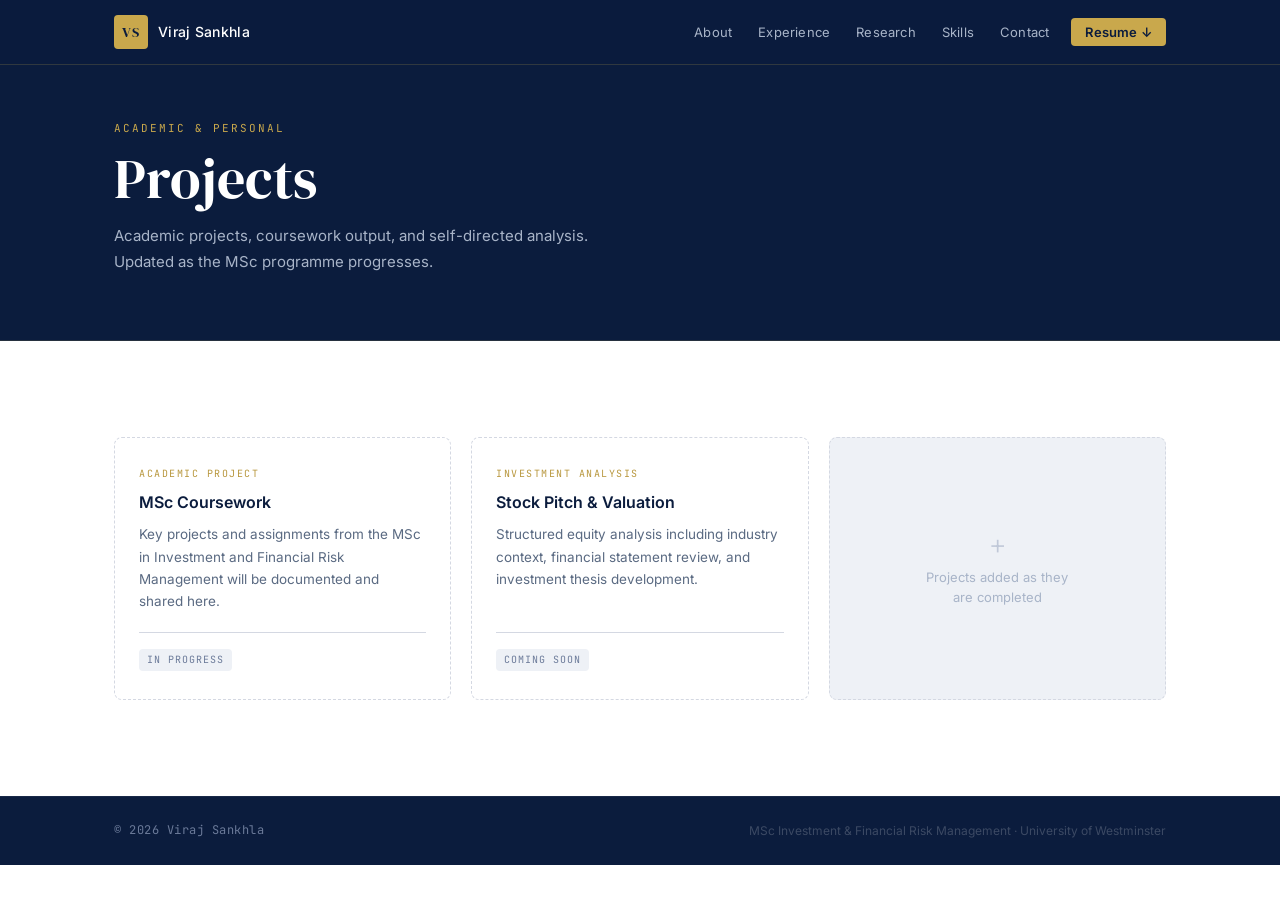
==== projects/index.html @ 0ae27949 "main" ====
<!DOCTYPE html>
<html lang="en">
<head>
  <meta charset="UTF-8" />
  <meta name="viewport" content="width=device-width, initial-scale=1.0" />
  <title>Projects | Viraj Sankhla</title>
  <link rel="preconnect" href="https://fonts.googleapis.com" />
  <link rel="preconnect" href="https://fonts.gstatic.com" crossorigin />
  <link href="https://fonts.googleapis.com/css2?family=DM+Serif+Display:ital@0;1&family=Inter:wght@300;400;500;600;700&family=JetBrains+Mono:wght@400;500&display=swap" rel="stylesheet" />
  <link rel="stylesheet" href="../style.css" />
  <style>
    .page-hero {
      background: var(--navy);
      padding: 120px 0 64px;
      border-bottom: 1px solid rgba(201,168,76,0.15);
    }
  </style>
</head>
<body>

  <header class="site-header">
    <nav class="navbar">
      <div class="nav-logo">
        <span class="nav-monogram">VS</span>
        <span class="nav-name">Viraj Sankhla</span>
      </div>
      <button class="nav-toggle" id="navToggle" aria-label="Toggle menu">
        <span></span><span></span><span></span>
      </button>
      <ul class="nav-links" id="navLinks">
        <li><a href="../index.html#about">About</a></li>
        <li><a href="../index.html#experience">Experience</a></li>
        <li><a href="../research/index.html">Research</a></li>
        <li><a href="../index.html#skills">Skills</a></li>
        <li><a href="../index.html#contact">Contact</a></li>
        <li><a href="../assets/resume.pdf" class="nav-cta" target="_blank" rel="noopener">Resume &darr;</a></li>
      </ul>
    </nav>
  </header>

  <main>
    <div class="page-hero">
      <div class="container">
        <span class="section-label mono" style="color: var(--gold);">Academic &amp; Personal</span>
        <h1 style="font-family: var(--font-serif); font-size: clamp(36px,5vw,56px); color: var(--white); font-weight:400; line-height:1.1; margin-top: 10px;">Projects</h1>
        <p style="margin-top: 14px; color: var(--slate-light); max-width: 520px; line-height:1.75; font-size:15px;">
          Academic projects, coursework output, and self-directed analysis. Updated as the MSc programme progresses.
        </p>
      </div>
    </div>

    <div class="section">
      <div class="container">
        <div class="research-grid">

          <div class="research-card research-card--placeholder">
            <div class="rc-type mono">Academic Project</div>
            <div class="rc-title">MSc Coursework</div>
            <p class="rc-desc">Key projects and assignments from the MSc in Investment and Financial Risk Management will be documented and shared here.</p>
            <div class="rc-footer">
              <span class="rc-status">In Progress</span>
            </div>
          </div>

          <div class="research-card research-card--placeholder">
            <div class="rc-type mono">Investment Analysis</div>
            <div class="rc-title">Stock Pitch &amp; Valuation</div>
            <p class="rc-desc">Structured equity analysis including industry context, financial statement review, and investment thesis development.</p>
            <div class="rc-footer">
              <span class="rc-status">Coming Soon</span>
            </div>
          </div>

          <div class="research-card research-card--add">
            <div class="rc-add-inner">
              <div class="rc-add-icon">+</div>
              <div class="rc-add-text">Projects added as they are completed</div>
            </div>
          </div>

        </div>
      </div>
    </div>
  </main>

  <footer class="site-footer">
    <div class="container">
      <div class="footer-inner">
        <span class="mono footer-copy">&copy; 2026 Viraj Sankhla</span>
        <span class="footer-note">MSc Investment &amp; Financial Risk Management &middot; University of Westminster</span>
      </div>
    </div>
  </footer>

  <script src="../script.js"></script>
</body>
</html>
---- style.css ----
/* =========================================================
   VIRAJ SANKHLA | PERSONAL FINANCE WEBSITE
   Design System: Navy / Gold / Slate
   ========================================================= */

/* --- TOKENS --- */
:root {
  --navy:          #0B1C3D;
  --navy-mid:      #122347;
  --navy-light:    #1A3060;
  --gold:          #C9A84C;
  --gold-muted:    #B8973E;
  --gold-pale:     #F0E8D4;
  --white:         #FFFFFF;
  --off-white:     #F7F8FA;
  --bg-alt:        #EEF1F6;
  --slate:         #6B7A99;
  --slate-light:   #A8B4C8;
  --slate-dark:    #3D4F6B;
  --border:        #D4D8E2;
  --border-dark:   #C0C8D8;
  --text:          #1A2640;
  --text-muted:    #5A6A82;

  --font-serif:    'DM Serif Display', Georgia, serif;
  --font-sans:     'Inter', system-ui, sans-serif;
  --font-mono:     'JetBrains Mono', 'Courier New', monospace;

  --radius-sm:     4px;
  --radius-md:     8px;
  --radius-lg:     12px;

  --transition:    0.2s ease;
  --shadow-sm:     0 1px 4px rgba(11,28,61,0.06);
  --shadow-md:     0 4px 16px rgba(11,28,61,0.10);
  --shadow-lg:     0 8px 32px rgba(11,28,61,0.14);
}

/* --- RESET & BASE --- */
*, *::before, *::after { box-sizing: border-box; margin: 0; padding: 0; }

html {
  scroll-behavior: smooth;
  scroll-padding-top: 72px;
}

body {
  font-family: var(--font-sans);
  color: var(--text);
  background: var(--white);
  font-size: 16px;
  line-height: 1.6;
  -webkit-font-smoothing: antialiased;
}

img { max-width: 100%; display: block; }
a { text-decoration: none; color: inherit; }
ul { list-style: none; }

.mono { font-family: var(--font-mono); }

.container {
  max-width: 1100px;
  margin: 0 auto;
  padding: 0 24px;
}

/* =========================================================
   NAVIGATION
   ========================================================= */
.site-header {
  position: fixed;
  top: 0; left: 0; right: 0;
  z-index: 1000;
  background: rgba(11, 28, 61, 0.97);
  backdrop-filter: blur(8px);
  border-bottom: 1px solid rgba(201, 168, 76, 0.2);
}

.navbar {
  max-width: 1100px;
  margin: 0 auto;
  padding: 0 24px;
  height: 64px;
  display: flex;
  align-items: center;
  justify-content: space-between;
}

.nav-logo {
  display: flex;
  align-items: center;
  gap: 10px;
  text-decoration: none;
}

.nav-monogram {
  width: 34px;
  height: 34px;
  background: var(--gold);
  color: var(--navy);
  border-radius: var(--radius-sm);
  font-family: var(--font-serif);
  font-size: 14px;
  display: flex;
  align-items: center;
  justify-content: center;
  letter-spacing: 1px;
  font-weight: 400;
  flex-shrink: 0;
}

.nav-name {
  color: var(--white);
  font-size: 14px;
  font-weight: 500;
  letter-spacing: 0.3px;
}

.nav-links {
  display: flex;
  align-items: center;
  gap: 2px;
}

.nav-links a {
  color: var(--slate-light);
  font-size: 13px;
  font-weight: 400;
  padding: 6px 12px;
  border-radius: var(--radius-sm);
  transition: color var(--transition), background var(--transition);
  letter-spacing: 0.2px;
}

.nav-links a:hover {
  color: var(--white);
  background: rgba(255,255,255,0.07);
}

.nav-links a.active {
  color: var(--gold);
}

.nav-cta {
  background: var(--gold) !important;
  color: var(--navy) !important;
  font-weight: 600 !important;
  padding: 6px 14px !important;
  margin-left: 8px;
  letter-spacing: 0.3px;
}

.nav-cta:hover {
  background: #dab84f !important;
}

.nav-toggle {
  display: none;
  flex-direction: column;
  gap: 5px;
  background: none;
  border: none;
  cursor: pointer;
  padding: 4px;
}

.nav-toggle span {
  display: block;
  width: 22px;
  height: 2px;
  background: var(--white);
  border-radius: 2px;
  transition: var(--transition);
}

/* =========================================================
   HERO
   ========================================================= */
.hero {
  background: var(--navy);
  min-height: 100vh;
  display: flex;
  flex-direction: column;
  justify-content: center;
  padding-top: 64px;
  position: relative;
  overflow: hidden;
}

.hero::before {
  content: '';
  position: absolute;
  top: -40%;
  right: -20%;
  width: 700px;
  height: 700px;
  background: radial-gradient(circle, rgba(201,168,76,0.06) 0%, transparent 70%);
  pointer-events: none;
}

.hero::after {
  content: '';
  position: absolute;
  bottom: 0; left: 0; right: 0;
  height: 1px;
  background: linear-gradient(90deg, transparent, rgba(201,168,76,0.4), transparent);
}

.hero-inner {
  padding-top: 80px;
  padding-bottom: 60px;
}

.hero-label {
  font-size: 11px;
  letter-spacing: 2.5px;
  text-transform: uppercase;
  color: var(--gold);
  margin-bottom: 24px;
  opacity: 0.9;
}

.hero-name {
  font-family: var(--font-serif);
  font-size: clamp(52px, 8vw, 92px);
  color: var(--white);
  line-height: 1.05;
  margin-bottom: 28px;
  font-weight: 400;
}

.hero-name em {
  font-style: italic;
  color: var(--gold);
}

.hero-thesis {
  font-size: 17px;
  color: var(--slate-light);
  max-width: 560px;
  line-height: 1.75;
  margin-bottom: 40px;
  font-weight: 300;
}

.hero-meta {
  display: flex;
  align-items: center;
  gap: 0;
  flex-wrap: wrap;
  margin-bottom: 40px;
  row-gap: 16px;
}

.meta-item {
  display: flex;
  flex-direction: column;
  gap: 4px;
  padding: 0 28px;
}

.meta-item:first-child { padding-left: 0; }

.meta-label {
  font-size: 10px;
  letter-spacing: 1.5px;
  text-transform: uppercase;
  color: var(--slate);
}

.meta-value {
  font-size: 14px;
  color: var(--white);
  font-weight: 400;
}

.meta-divider {
  width: 1px;
  height: 36px;
  background: rgba(255,255,255,0.12);
}

.hero-actions {
  display: flex;
  gap: 14px;
  flex-wrap: wrap;
}

/* Ticker */
.hero-ticker {
  border-top: 1px solid rgba(255,255,255,0.08);
  padding: 14px 0;
  overflow: hidden;
  white-space: nowrap;
}

.ticker-track {
  display: inline-flex;
  gap: 24px;
  animation: ticker 30s linear infinite;
  font-family: var(--font-mono);
  font-size: 10px;
  letter-spacing: 2px;
  color: rgba(201,168,76,0.45);
  text-transform: uppercase;
}

.ticker-track .dot {
  color: rgba(201,168,76,0.25);
  font-size: 6px;
  align-self: center;
}

@keyframes ticker {
  from { transform: translateX(0); }
  to   { transform: translateX(-50%); }
}

/* =========================================================
   BUTTONS
   ========================================================= */
.btn {
  display: inline-flex;
  align-items: center;
  gap: 8px;
  font-size: 14px;
  font-weight: 500;
  padding: 11px 24px;
  border-radius: var(--radius-sm);
  transition: all var(--transition);
  cursor: pointer;
  border: none;
  letter-spacing: 0.2px;
}

.btn-primary {
  background: var(--gold);
  color: var(--navy);
}
.btn-primary:hover {
  background: #dab84f;
  box-shadow: 0 4px 16px rgba(201,168,76,0.35);
}

.btn-outline {
  background: transparent;
  color: var(--white);
  border: 1px solid rgba(255,255,255,0.25);
}
.btn-outline:hover {
  border-color: var(--gold);
  color: var(--gold);
}

/* =========================================================
   EDUCATION STRIP
   ========================================================= */
.education-strip {
  background: var(--navy-light);
  padding: 40px 0;
  border-bottom: 1px solid rgba(201,168,76,0.15);
}

.edu-grid {
  display: grid;
  grid-template-columns: 1fr auto 1fr auto 1fr;
  align-items: center;
  gap: 0;
}

.edu-card {
  padding: 8px 0;
}

.edu-year {
  font-size: 11px;
  color: var(--gold);
  letter-spacing: 1px;
  margin-bottom: 6px;
}

.edu-degree {
  font-size: 14px;
  font-weight: 600;
  color: var(--white);
  line-height: 1.4;
  margin-bottom: 4px;
}

.edu-school {
  font-size: 12.5px;
  color: var(--slate-light);
}

.edu-divider {
  width: 1px;
  height: 56px;
  background: rgba(255,255,255,0.1);
  margin: 0 36px;
}

.cert-list {
  display: flex;
  flex-direction: column;
  gap: 6px;
  margin-top: 4px;
}

.cert-badge {
  font-size: 12px;
  color: var(--gold);
  background: rgba(201,168,76,0.1);
  border: 1px solid rgba(201,168,76,0.2);
  padding: 3px 10px;
  border-radius: var(--radius-sm);
  display: inline-block;
  width: fit-content;
}

/* =========================================================
   SECTIONS
   ========================================================= */
.section {
  padding: 96px 0;
}

.section--alt {
  background: var(--off-white);
}

.section--dark {
  background: var(--navy);
}

.section-header {
  margin-bottom: 56px;
}

.section-label {
  font-size: 11px;
  letter-spacing: 2px;
  text-transform: uppercase;
  color: var(--gold);
  display: block;
  margin-bottom: 10px;
}

.section-title {
  font-family: var(--font-serif);
  font-size: clamp(32px, 4vw, 44px);
  font-weight: 400;
  color: var(--navy);
  line-height: 1.15;
}

.section-sub {
  margin-top: 14px;
  color: var(--text-muted);
  max-width: 560px;
  font-size: 15px;
  line-height: 1.7;
}

/* =========================================================
   TIMELINE (EXPERIENCE)
   ========================================================= */
.timeline {
  display: flex;
  flex-direction: column;
  gap: 0;
  position: relative;
}

.timeline::before {
  content: '';
  position: absolute;
  left: 148px;
  top: 8px;
  bottom: 8px;
  width: 1px;
  background: var(--border);
}

.tl-item {
  display: grid;
  grid-template-columns: 148px 1fr;
  gap: 0 40px;
  position: relative;
  padding-bottom: 32px;
}

.tl-item:last-child { padding-bottom: 0; }

.tl-item::after {
  content: '';
  position: absolute;
  left: 143px;
  top: 22px;
  width: 11px;
  height: 11px;
  background: var(--white);
  border: 2px solid var(--gold);
  border-radius: 50%;
}

.tl-meta {
  padding-top: 20px;
  text-align: right;
  padding-right: 0;
}

.tl-date {
  font-size: 11px;
  color: var(--slate);
  display: block;
  margin-bottom: 4px;
  letter-spacing: 0.3px;
}

.tl-location {
  font-size: 11px;
  color: var(--slate-light);
}

.tl-card {
  background: var(--white);
  border: 1px solid var(--border);
  border-radius: var(--radius-md);
  padding: 20px 24px;
  box-shadow: var(--shadow-sm);
  transition: box-shadow var(--transition), border-color var(--transition);
}

.tl-card:hover {
  box-shadow: var(--shadow-md);
  border-color: var(--border-dark);
}

.tl-card-top {
  display: flex;
  justify-content: space-between;
  align-items: flex-start;
  margin-bottom: 12px;
  gap: 12px;
}

.tl-role {
  font-size: 16px;
  font-weight: 600;
  color: var(--navy);
  line-height: 1.3;
}

.tl-company {
  font-size: 13px;
  color: var(--slate);
  margin-top: 2px;
}

.tl-tag {
  font-family: var(--font-mono);
  font-size: 10px;
  letter-spacing: 1px;
  text-transform: uppercase;
  padding: 3px 9px;
  border-radius: var(--radius-sm);
  background: var(--gold-pale);
  color: var(--gold-muted);
  border: 1px solid rgba(201,168,76,0.25);
  flex-shrink: 0;
  margin-top: 2px;
}

.tl-tag--finance {
  background: rgba(16, 72, 144, 0.07);
  color: var(--navy-light);
  border-color: rgba(16,72,144,0.15);
}

.tl-tag--venture {
  background: rgba(60,130,80,0.07);
  color: #2d7a47;
  border-color: rgba(60,130,80,0.2);
}

.tl-bullets {
  display: flex;
  flex-direction: column;
  gap: 7px;
}

.tl-bullets li {
  font-size: 14px;
  color: var(--text-muted);
  padding-left: 16px;
  position: relative;
  line-height: 1.55;
}

.tl-bullets li::before {
  content: '';
  position: absolute;
  left: 0;
  top: 8px;
  width: 5px;
  height: 1px;
  background: var(--gold);
}

.tl-desc {
  font-size: 14px;
  color: var(--text-muted);
  line-height: 1.6;
}

/* =========================================================
   RESEARCH GRID
   ========================================================= */
.research-grid {
  display: grid;
  grid-template-columns: repeat(3, 1fr);
  gap: 20px;
}

.research-card {
  background: var(--white);
  border: 1px solid var(--border);
  border-radius: var(--radius-md);
  padding: 28px 24px;
  transition: all var(--transition);
  display: flex;
  flex-direction: column;
  min-height: 200px;
}

.research-card:hover {
  box-shadow: var(--shadow-md);
  border-color: var(--border-dark);
  transform: translateY(-2px);
}

.research-card--placeholder {
  border-style: dashed;
  border-color: var(--border);
  background: var(--white);
}

.research-card--placeholder:hover {
  border-style: solid;
  border-color: var(--gold);
  background: var(--white);
}

.research-card--add {
  border: 1px dashed var(--border);
  background: var(--bg-alt);
  display: flex;
  align-items: center;
  justify-content: center;
}

.rc-add-inner {
  text-align: center;
  color: var(--slate-light);
}

.rc-add-icon {
  font-size: 28px;
  font-weight: 300;
  line-height: 1;
  margin-bottom: 10px;
  color: var(--border-dark);
}

.rc-add-text {
  font-size: 13px;
  line-height: 1.5;
  max-width: 160px;
}

.rc-type {
  font-size: 10px;
  letter-spacing: 1.5px;
  text-transform: uppercase;
  color: var(--gold-muted);
  margin-bottom: 10px;
}

.rc-title {
  font-size: 16px;
  font-weight: 600;
  color: var(--navy);
  margin-bottom: 10px;
  line-height: 1.35;
}

.rc-desc {
  font-size: 13.5px;
  color: var(--text-muted);
  line-height: 1.65;
  flex: 1;
}

.rc-footer {
  margin-top: 20px;
  padding-top: 16px;
  border-top: 1px solid var(--border);
  display: flex;
  align-items: center;
  justify-content: space-between;
}

.rc-status {
  font-family: var(--font-mono);
  font-size: 10px;
  letter-spacing: 1px;
  text-transform: uppercase;
  color: var(--slate);
  background: var(--bg-alt);
  padding: 3px 8px;
  border-radius: var(--radius-sm);
}

/* =========================================================
   SKILLS
   ========================================================= */
.skills-grid {
  display: grid;
  grid-template-columns: repeat(2, 1fr);
  gap: 32px 48px;
}

.skill-group-title {
  font-size: 11px;
  letter-spacing: 1.5px;
  text-transform: uppercase;
  color: var(--slate);
  margin-bottom: 14px;
}

.skill-tags {
  display: flex;
  flex-wrap: wrap;
  gap: 8px;
}

.skill-tag {
  font-size: 13px;
  padding: 6px 14px;
  border-radius: 2px;
  border: 1px solid var(--border);
  color: var(--text-muted);
  background: var(--white);
  transition: all var(--transition);
}

.skill-tag:hover {
  border-color: var(--gold);
  color: var(--navy);
}

.skill-tag--primary {
  background: var(--navy);
  color: var(--white);
  border-color: var(--navy);
}

.skill-tag--primary:hover {
  background: var(--navy-light);
  border-color: var(--navy-light);
  color: var(--gold);
}

/* =========================================================
   CONTACT
   ========================================================= */
.contact-inner {
  display: grid;
  grid-template-columns: 1fr 1fr;
  gap: 80px;
  align-items: start;
}

.contact-links {
  display: flex;
  flex-direction: column;
  gap: 4px;
  padding-top: 8px;
}

.contact-link {
  display: grid;
  grid-template-columns: 80px 1fr 20px;
  align-items: center;
  gap: 16px;
  padding: 16px 20px;
  border-radius: var(--radius-md);
  border: 1px solid rgba(255,255,255,0.08);
  transition: all var(--transition);
}

.contact-link:hover {
  background: rgba(255,255,255,0.05);
  border-color: rgba(201,168,76,0.3);
}

.cl-label {
  font-size: 10px;
  letter-spacing: 1.5px;
  text-transform: uppercase;
  color: var(--gold-muted);
}

.cl-value {
  font-size: 14px;
  color: var(--slate-light);
}

.cl-arrow {
  color: var(--gold);
  font-size: 16px;
  text-align: right;
}

.contact-link:hover .cl-value {
  color: var(--white);
}

/* =========================================================
   FOOTER
   ========================================================= */
.site-footer {
  background: var(--navy);
  border-top: 1px solid rgba(255,255,255,0.06);
  padding: 24px 0;
}

.footer-inner {
  display: flex;
  justify-content: space-between;
  align-items: center;
  gap: 16px;
  flex-wrap: wrap;
}

.footer-copy {
  font-size: 12px;
  color: var(--slate);
  letter-spacing: 0.5px;
}

.footer-note {
  font-size: 12px;
  color: rgba(255,255,255,0.2);
}

/* =========================================================
   SCROLL ANIMATIONS
   ========================================================= */
.fade-in {
  opacity: 0;
  transform: translateY(20px);
  transition: opacity 0.5s ease, transform 0.5s ease;
}

.fade-in.visible {
  opacity: 1;
  transform: translateY(0);
}

/* =========================================================
   RESPONSIVE
   ========================================================= */
@media (max-width: 900px) {
  .research-grid {
    grid-template-columns: repeat(2, 1fr);
  }

  .edu-grid {
    grid-template-columns: 1fr;
    gap: 24px;
  }

  .edu-divider {
    display: none;
  }

  .contact-inner {
    grid-template-columns: 1fr;
    gap: 48px;
  }

  .timeline::before {
    left: 0;
  }

  .tl-item {
    grid-template-columns: 1fr;
    padding-left: 24px;
    padding-bottom: 28px;
  }

  .tl-item::after {
    left: -5px;
    top: 4px;
  }

  .tl-meta {
    text-align: left;
    padding-top: 0;
    margin-bottom: 10px;
  }

  .skills-grid {
    grid-template-columns: 1fr;
    gap: 28px;
  }
}

@media (max-width: 680px) {
  .nav-links {
    display: none;
    position: absolute;
    top: 64px;
    left: 0; right: 0;
    background: var(--navy);
    flex-direction: column;
    align-items: stretch;
    padding: 12px 0 16px;
    border-bottom: 1px solid rgba(255,255,255,0.08);
    gap: 0;
  }

  .nav-links.open {
    display: flex;
  }

  .nav-links a {
    padding: 12px 24px;
    font-size: 14px;
    border-radius: 0;
  }

  .nav-cta {
    margin: 8px 16px 0;
    border-radius: var(--radius-sm) !important;
    text-align: center;
  }

  .nav-toggle {
    display: flex;
  }

  .hero-name {
    font-size: 48px;
  }

  .hero-meta {
    flex-direction: column;
    align-items: flex-start;
    gap: 16px;
  }

  .meta-item {
    padding: 0;
  }

  .meta-divider {
    display: none;
  }

  .research-grid {
    grid-template-columns: 1fr;
  }

  .section {
    padding: 64px 0;
  }

  .contact-link {
    grid-template-columns: 64px 1fr 16px;
    gap: 12px;
  }
}

@media (max-width: 400px) {
  .hero-inner { padding-top: 48px; }
  .hero-name { font-size: 38px; }
  .container { padding: 0 16px; }
}

/* =========================================================
   REDUCED MOTION
   ========================================================= */
@media (prefers-reduced-motion: reduce) {
  .ticker-track { animation: none; }
  .fade-in { opacity: 1; transform: none; transition: none; }
  * { transition-duration: 0.01ms !important; }
}
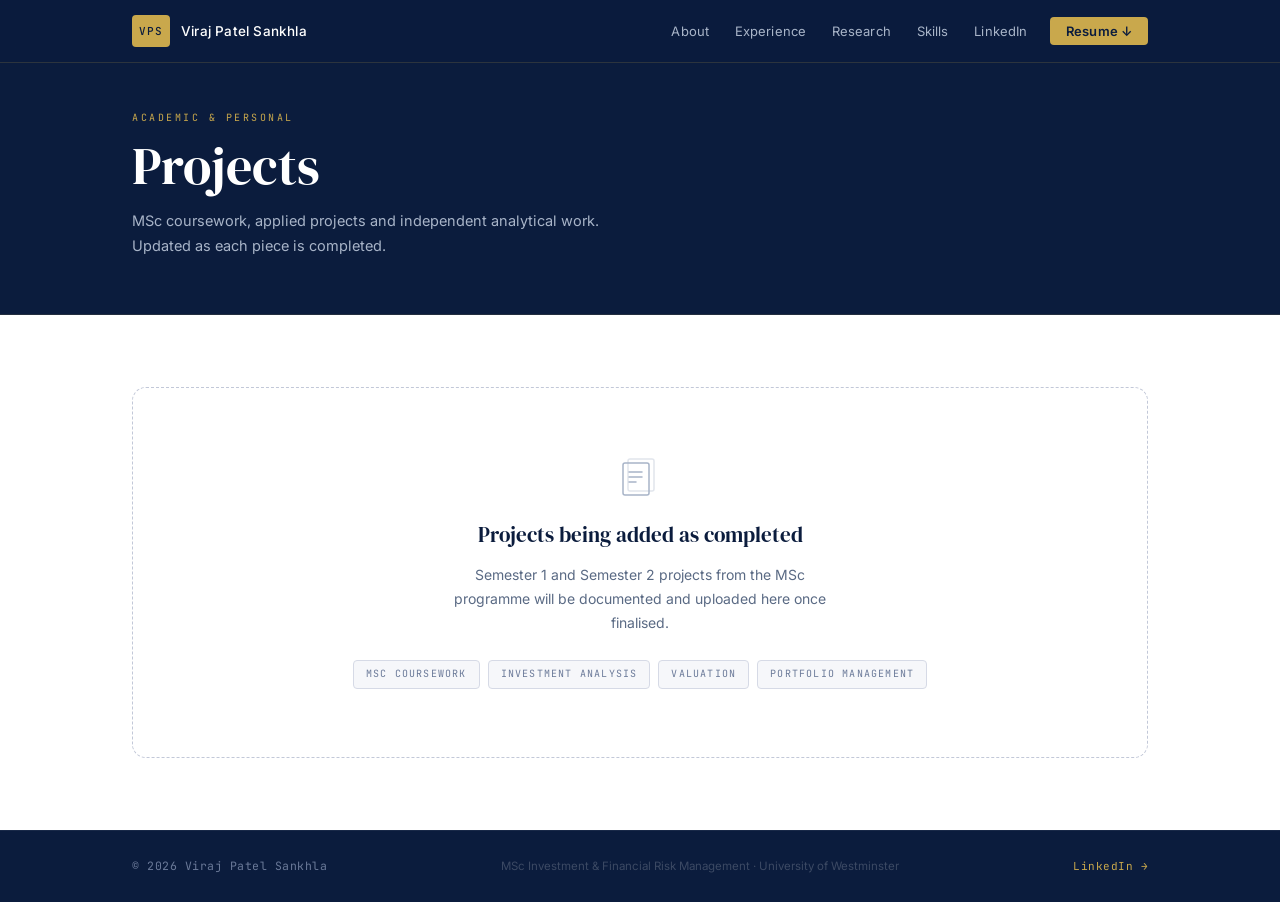
==== commit 4caf8a83: "." ====
--- a/projects/index.html
+++ b/projects/index.html
@@ -3,7 +3,7 @@
 <head>
   <meta charset="UTF-8" />
   <meta name="viewport" content="width=device-width, initial-scale=1.0" />
-  <title>Projects | Viraj Sankhla</title>
+  <title>Projects | Viraj Patel Sankhla</title>
   <link rel="preconnect" href="https://fonts.googleapis.com" />
   <link rel="preconnect" href="https://fonts.gstatic.com" crossorigin />
   <link href="https://fonts.googleapis.com/css2?family=DM+Serif+Display:ital@0;1&family=Inter:wght@300;400;500;600;700&family=JetBrains+Mono:wght@400;500&display=swap" rel="stylesheet" />
@@ -11,9 +11,25 @@
   <style>
     .page-hero {
       background: var(--navy);
-      padding: 120px 0 64px;
-      border-bottom: 1px solid rgba(201,168,76,0.15);
+      padding: 110px 0 56px;
+      border-bottom: 1px solid rgba(201,168,76,0.12);
     }
+    .page-title {
+      font-family: var(--serif);
+      font-size: clamp(34px,5vw,52px);
+      color: var(--white);
+      font-weight: 400;
+      line-height: 1.1;
+      margin-top: 10px;
+    }
+    .page-sub {
+      margin-top: 14px;
+      color: var(--slate-lt);
+      font-size: 14.5px;
+      line-height: 1.75;
+      max-width: 500px;
+    }
+    .page-content { padding: 72px 0; }
   </style>
 </head>
 <body>
@@ -21,8 +37,8 @@
   <header class="site-header">
     <nav class="navbar">
       <div class="nav-logo">
-        <span class="nav-monogram">VS</span>
-        <span class="nav-name">Viraj Sankhla</span>
+        <span class="nav-monogram">VPS</span>
+        <span class="nav-name">Viraj Patel Sankhla</span>
       </div>
       <button class="nav-toggle" id="navToggle" aria-label="Toggle menu">
         <span></span><span></span><span></span>
@@ -32,7 +48,7 @@
         <li><a href="../index.html#experience">Experience</a></li>
         <li><a href="../research/index.html">Research</a></li>
         <li><a href="../index.html#skills">Skills</a></li>
-        <li><a href="../index.html#contact">Contact</a></li>
+        <li><a href="https://www.linkedin.com/in/s-viraj-patel/" class="nav-linkedin" target="_blank" rel="noopener">LinkedIn</a></li>
         <li><a href="../assets/resume.pdf" class="nav-cta" target="_blank" rel="noopener">Resume &darr;</a></li>
       </ul>
     </nav>
@@ -41,43 +57,32 @@
   <main>
     <div class="page-hero">
       <div class="container">
-        <span class="section-label mono" style="color: var(--gold);">Academic &amp; Personal</span>
-        <h1 style="font-family: var(--font-serif); font-size: clamp(36px,5vw,56px); color: var(--white); font-weight:400; line-height:1.1; margin-top: 10px;">Projects</h1>
-        <p style="margin-top: 14px; color: var(--slate-light); max-width: 520px; line-height:1.75; font-size:15px;">
-          Academic projects, coursework output, and self-directed analysis. Updated as the MSc programme progresses.
-        </p>
+        <span class="section-label mono">Academic &amp; Personal</span>
+        <h1 class="page-title">Projects</h1>
+        <p class="page-sub">MSc coursework, applied projects and independent analytical work. Updated as each piece is completed.</p>
       </div>
     </div>
 
-    <div class="section">
+    <div class="page-content">
       <div class="container">
-        <div class="research-grid">
-
-          <div class="research-card research-card--placeholder">
-            <div class="rc-type mono">Academic Project</div>
-            <div class="rc-title">MSc Coursework</div>
-            <p class="rc-desc">Key projects and assignments from the MSc in Investment and Financial Risk Management will be documented and shared here.</p>
-            <div class="rc-footer">
-              <span class="rc-status">In Progress</span>
-            </div>
+        <div class="research-empty">
+          <div class="empty-icon">
+            <svg width="44" height="44" viewBox="0 0 44 44" fill="none" xmlns="http://www.w3.org/2000/svg">
+              <rect x="5" y="7" width="26" height="32" rx="2" stroke="currentColor" stroke-width="1.5" fill="none"/>
+              <rect x="10" y="3" width="26" height="32" rx="2" stroke="currentColor" stroke-width="1.5" fill="none" opacity="0.35"/>
+              <line x1="11" y1="16" x2="24" y2="16" stroke="currentColor" stroke-width="1.5" stroke-linecap="round"/>
+              <line x1="11" y1="21" x2="24" y2="21" stroke="currentColor" stroke-width="1.5" stroke-linecap="round"/>
+              <line x1="11" y1="26" x2="18" y2="26" stroke="currentColor" stroke-width="1.5" stroke-linecap="round"/>
+            </svg>
           </div>
-
-          <div class="research-card research-card--placeholder">
-            <div class="rc-type mono">Investment Analysis</div>
-            <div class="rc-title">Stock Pitch &amp; Valuation</div>
-            <p class="rc-desc">Structured equity analysis including industry context, financial statement review, and investment thesis development.</p>
-            <div class="rc-footer">
-              <span class="rc-status">Coming Soon</span>
-            </div>
+          <h3 class="empty-title">Projects being added as completed</h3>
+          <p class="empty-text">Semester 1 and Semester 2 projects from the MSc programme will be documented and uploaded here once finalised.</p>
+          <div class="empty-tags">
+            <span class="empty-tag">MSc Coursework</span>
+            <span class="empty-tag">Investment Analysis</span>
+            <span class="empty-tag">Valuation</span>
+            <span class="empty-tag">Portfolio Management</span>
           </div>
-
-          <div class="research-card research-card--add">
-            <div class="rc-add-inner">
-              <div class="rc-add-icon">+</div>
-              <div class="rc-add-text">Projects added as they are completed</div>
-            </div>
-          </div>
-
         </div>
       </div>
     </div>
@@ -86,8 +91,9 @@
   <footer class="site-footer">
     <div class="container">
       <div class="footer-inner">
-        <span class="mono footer-copy">&copy; 2026 Viraj Sankhla</span>
+        <span class="footer-copy mono">&copy; 2026 Viraj Patel Sankhla</span>
         <span class="footer-note">MSc Investment &amp; Financial Risk Management &middot; University of Westminster</span>
+        <a href="https://www.linkedin.com/in/s-viraj-patel/" class="footer-linkedin" target="_blank" rel="noopener">LinkedIn &rarr;</a>
       </div>
     </div>
   </footer>
--- a/style.css
+++ b/style.css
@@ -1,68 +1,61 @@
 /* =========================================================
-   VIRAJ SANKHLA | PERSONAL FINANCE WEBSITE
-   Design System: Navy / Gold / Slate
+   VIRAJ PATEL SANKHLA — style.css
+   Two breakpoints: desktop (768px+) | mobile (<768px)
    ========================================================= */
 
 /* --- TOKENS --- */
 :root {
-  --navy:          #0B1C3D;
-  --navy-mid:      #122347;
-  --navy-light:    #1A3060;
-  --gold:          #C9A84C;
-  --gold-muted:    #B8973E;
-  --gold-pale:     #F0E8D4;
-  --white:         #FFFFFF;
-  --off-white:     #F7F8FA;
-  --bg-alt:        #EEF1F6;
-  --slate:         #6B7A99;
-  --slate-light:   #A8B4C8;
-  --slate-dark:    #3D4F6B;
-  --border:        #D4D8E2;
-  --border-dark:   #C0C8D8;
-  --text:          #1A2640;
-  --text-muted:    #5A6A82;
-
-  --font-serif:    'DM Serif Display', Georgia, serif;
-  --font-sans:     'Inter', system-ui, sans-serif;
-  --font-mono:     'JetBrains Mono', 'Courier New', monospace;
-
-  --radius-sm:     4px;
-  --radius-md:     8px;
-  --radius-lg:     12px;
-
-  --transition:    0.2s ease;
-  --shadow-sm:     0 1px 4px rgba(11,28,61,0.06);
-  --shadow-md:     0 4px 16px rgba(11,28,61,0.10);
-  --shadow-lg:     0 8px 32px rgba(11,28,61,0.14);
-}
-
-/* --- RESET & BASE --- */
+  --navy:        #0B1C3D;
+  --navy-mid:    #132448;
+  --navy-light:  #1C3060;
+  --gold:        #C9A84C;
+  --gold-dim:    #A8893A;
+  --gold-pale:   #F5EDD8;
+  --gold-tint:   rgba(201,168,76,0.10);
+  --white:       #FFFFFF;
+  --off:         #F6F7FA;
+  --bg-alt:      #EFF1F6;
+  --slate:       #6B7A99;
+  --slate-lt:    #A8B4C8;
+  --border:      #D6DAE6;
+  --border-dk:   #C2C8D8;
+  --text:        #18263C;
+  --text-muted:  #5A6A84;
+
+  --serif:  'DM Serif Display', Georgia, serif;
+  --sans:   'Inter', system-ui, sans-serif;
+  --mono:   'JetBrains Mono', 'Courier New', monospace;
+
+  --r-sm:   4px;
+  --r-md:   8px;
+  --r-lg:   14px;
+
+  --shadow-sm: 0 1px 4px rgba(11,28,61,0.07);
+  --shadow-md: 0 4px 18px rgba(11,28,61,0.11);
+  --ease:      0.2s ease;
+}
+
+/* --- RESET --- */
 *, *::before, *::after { box-sizing: border-box; margin: 0; padding: 0; }
-
-html {
-  scroll-behavior: smooth;
-  scroll-padding-top: 72px;
-}
-
+html { scroll-behavior: smooth; scroll-padding-top: 68px; }
 body {
-  font-family: var(--font-sans);
+  font-family: var(--sans);
   color: var(--text);
   background: var(--white);
-  font-size: 16px;
-  line-height: 1.6;
+  font-size: 15px;
+  line-height: 1.65;
   -webkit-font-smoothing: antialiased;
 }
-
-img { max-width: 100%; display: block; }
 a { text-decoration: none; color: inherit; }
 ul { list-style: none; }
-
-.mono { font-family: var(--font-mono); }
+img { max-width: 100%; display: block; }
+
+.mono { font-family: var(--mono); }
 
 .container {
-  max-width: 1100px;
+  max-width: 1080px;
   margin: 0 auto;
-  padding: 0 24px;
+  padding: 0 32px;
 }
 
 /* =========================================================
@@ -71,17 +64,17 @@
 .site-header {
   position: fixed;
   top: 0; left: 0; right: 0;
-  z-index: 1000;
-  background: rgba(11, 28, 61, 0.97);
-  backdrop-filter: blur(8px);
-  border-bottom: 1px solid rgba(201, 168, 76, 0.2);
+  z-index: 900;
+  background: rgba(11,28,61,0.97);
+  backdrop-filter: blur(10px);
+  border-bottom: 1px solid rgba(201,168,76,0.18);
 }
 
 .navbar {
-  max-width: 1100px;
+  max-width: 1080px;
   margin: 0 auto;
-  padding: 0 24px;
-  height: 64px;
+  padding: 0 32px;
+  height: 62px;
   display: flex;
   align-items: center;
   justify-content: space-between;
@@ -90,70 +83,62 @@
 .nav-logo {
   display: flex;
   align-items: center;
-  gap: 10px;
-  text-decoration: none;
+  gap: 11px;
 }
 
 .nav-monogram {
-  width: 34px;
-  height: 34px;
+  width: 38px;
+  height: 32px;
   background: var(--gold);
   color: var(--navy);
-  border-radius: var(--radius-sm);
-  font-family: var(--font-serif);
-  font-size: 14px;
+  border-radius: var(--r-sm);
+  font-family: var(--mono);
+  font-size: 11px;
+  font-weight: 500;
   display: flex;
   align-items: center;
   justify-content: center;
   letter-spacing: 1px;
-  font-weight: 400;
   flex-shrink: 0;
 }
 
 .nav-name {
   color: var(--white);
-  font-size: 14px;
+  font-size: 13.5px;
   font-weight: 500;
-  letter-spacing: 0.3px;
+  letter-spacing: 0.2px;
 }
 
 .nav-links {
   display: flex;
   align-items: center;
-  gap: 2px;
+  gap: 0;
 }
 
 .nav-links a {
-  color: var(--slate-light);
+  color: var(--slate-lt);
   font-size: 13px;
   font-weight: 400;
-  padding: 6px 12px;
-  border-radius: var(--radius-sm);
-  transition: color var(--transition), background var(--transition);
-  letter-spacing: 0.2px;
-}
-
-.nav-links a:hover {
-  color: var(--white);
-  background: rgba(255,255,255,0.07);
-}
-
-.nav-links a.active {
-  color: var(--gold);
-}
+  padding: 6px 13px;
+  border-radius: var(--r-sm);
+  transition: color var(--ease), background var(--ease);
+  letter-spacing: 0.1px;
+}
+
+.nav-links a:hover { color: var(--white); background: rgba(255,255,255,0.07); }
+.nav-links a.active { color: var(--gold); }
+
+.nav-linkedin { color: var(--slate-lt); }
+.nav-linkedin:hover { color: var(--white) !important; }
 
 .nav-cta {
   background: var(--gold) !important;
   color: var(--navy) !important;
   font-weight: 600 !important;
-  padding: 6px 14px !important;
-  margin-left: 8px;
-  letter-spacing: 0.3px;
-}
-
-.nav-cta:hover {
-  background: #dab84f !important;
-}
+  margin-left: 10px;
+  padding: 6px 16px !important;
+}
+.nav-cta:hover { background: #d9b850 !important; }
 
 .nav-toggle {
   display: none;
@@ -162,72 +147,74 @@
   background: none;
   border: none;
   cursor: pointer;
-  padding: 4px;
-}
-
+  padding: 6px;
+}
 .nav-toggle span {
   display: block;
   width: 22px;
   height: 2px;
   background: var(--white);
   border-radius: 2px;
-  transition: var(--transition);
-}
-
-/* =========================================================
-   HERO
+  transition: var(--ease);
+}
+
+/* =========================================================
+   HERO — split layout
    ========================================================= */
 .hero {
+  min-height: 100vh;
   background: var(--navy);
-  min-height: 100vh;
-  display: flex;
-  flex-direction: column;
-  justify-content: center;
-  padding-top: 64px;
+  display: grid;
+  grid-template-columns: 1fr 1.2fr;
+  align-items: center;
+  padding-top: 62px;
   position: relative;
   overflow: hidden;
 }
 
+/* subtle background texture */
 .hero::before {
   content: '';
   position: absolute;
-  top: -40%;
-  right: -20%;
-  width: 700px;
-  height: 700px;
-  background: radial-gradient(circle, rgba(201,168,76,0.06) 0%, transparent 70%);
+  inset: 0;
+  background:
+    radial-gradient(ellipse 60% 60% at 20% 50%, rgba(201,168,76,0.05) 0%, transparent 70%),
+    radial-gradient(ellipse 40% 80% at 90% 20%, rgba(28,48,96,0.6) 0%, transparent 70%);
   pointer-events: none;
 }
 
-.hero::after {
-  content: '';
-  position: absolute;
-  bottom: 0; left: 0; right: 0;
-  height: 1px;
-  background: linear-gradient(90deg, transparent, rgba(201,168,76,0.4), transparent);
-}
-
-.hero-inner {
-  padding-top: 80px;
-  padding-bottom: 60px;
+.hero-left {
+  padding: 80px 56px 80px 0;
+  padding-left: max(32px, calc((100vw - 1080px)/2 + 32px));
+  border-right: 1px solid rgba(255,255,255,0.08);
+  position: relative;
+  z-index: 1;
+}
+
+.hero-right {
+  padding: 80px 0 80px 56px;
+  padding-right: max(32px, calc((100vw - 1080px)/2 + 32px));
+  position: relative;
+  z-index: 1;
 }
 
 .hero-label {
-  font-size: 11px;
+  font-size: 10px;
   letter-spacing: 2.5px;
   text-transform: uppercase;
   color: var(--gold);
-  margin-bottom: 24px;
-  opacity: 0.9;
+  opacity: 0.85;
+  margin-bottom: 22px;
+  display: block;
 }
 
 .hero-name {
-  font-family: var(--font-serif);
-  font-size: clamp(52px, 8vw, 92px);
+  font-family: var(--serif);
+  font-size: clamp(52px, 7vw, 86px);
   color: var(--white);
-  line-height: 1.05;
-  margin-bottom: 28px;
+  line-height: 1.0;
   font-weight: 400;
+  margin-bottom: 40px;
 }
 
 .hero-name em {
@@ -235,80 +222,100 @@
   color: var(--gold);
 }
 
+.hero-actions {
+  display: flex;
+  gap: 12px;
+  flex-wrap: wrap;
+}
+
+/* hero right */
 .hero-thesis {
-  font-size: 17px;
-  color: var(--slate-light);
-  max-width: 560px;
-  line-height: 1.75;
+  font-size: 16px;
+  color: var(--slate-lt);
+  line-height: 1.8;
   margin-bottom: 40px;
   font-weight: 300;
-}
-
-.hero-meta {
-  display: flex;
-  align-items: center;
+  max-width: 440px;
+}
+
+.hero-stats {
+  display: grid;
+  grid-template-columns: repeat(3, 1fr);
   gap: 0;
-  flex-wrap: wrap;
-  margin-bottom: 40px;
-  row-gap: 16px;
-}
-
-.meta-item {
-  display: flex;
-  flex-direction: column;
-  gap: 4px;
-  padding: 0 28px;
-}
-
-.meta-item:first-child { padding-left: 0; }
-
-.meta-label {
-  font-size: 10px;
-  letter-spacing: 1.5px;
+  border: 1px solid rgba(255,255,255,0.1);
+  border-radius: var(--r-md);
+  overflow: hidden;
+  margin-bottom: 28px;
+}
+
+.stat-item {
+  padding: 18px 16px;
+  text-align: center;
+  border-right: 1px solid rgba(255,255,255,0.08);
+}
+.stat-item:last-child { border-right: none; }
+
+.stat-value {
+  display: block;
+  font-family: var(--serif);
+  font-size: 28px;
+  color: var(--gold);
+  line-height: 1;
+  margin-bottom: 6px;
+}
+
+.stat-label {
+  font-size: 9.5px;
+  letter-spacing: 1px;
   text-transform: uppercase;
   color: var(--slate);
-}
-
-.meta-value {
-  font-size: 14px;
-  color: var(--white);
-  font-weight: 400;
-}
-
-.meta-divider {
-  width: 1px;
-  height: 36px;
-  background: rgba(255,255,255,0.12);
-}
-
-.hero-actions {
-  display: flex;
-  gap: 14px;
+  display: block;
+}
+
+.hero-meta-row {
+  display: flex;
+  align-items: center;
+  gap: 10px;
   flex-wrap: wrap;
 }
 
-/* Ticker */
+.hmr-item {
+  font-size: 11px;
+  letter-spacing: 0.5px;
+  color: var(--slate-lt);
+}
+
+.hmr-sep {
+  color: rgba(255,255,255,0.2);
+  font-size: 12px;
+}
+
+/* =========================================================
+   TICKER
+   ========================================================= */
 .hero-ticker {
-  border-top: 1px solid rgba(255,255,255,0.08);
-  padding: 14px 0;
+  background: rgba(255,255,255,0.04);
+  border-top: 1px solid rgba(255,255,255,0.06);
+  border-bottom: 1px solid rgba(255,255,255,0.06);
+  padding: 12px 0;
   overflow: hidden;
   white-space: nowrap;
 }
 
 .ticker-track {
   display: inline-flex;
-  gap: 24px;
-  animation: ticker 30s linear infinite;
-  font-family: var(--font-mono);
-  font-size: 10px;
+  gap: 22px;
+  animation: ticker 36s linear infinite;
+  font-family: var(--mono);
+  font-size: 9.5px;
   letter-spacing: 2px;
-  color: rgba(201,168,76,0.45);
+  color: rgba(201,168,76,0.4);
   text-transform: uppercase;
 }
 
-.ticker-track .dot {
-  color: rgba(201,168,76,0.25);
-  font-size: 6px;
+.ticker-track .tdot {
+  color: rgba(201,168,76,0.18);
+  font-size: 5px;
   align-self: center;
 }
 
@@ -324,11 +331,11 @@
   display: inline-flex;
   align-items: center;
   gap: 8px;
-  font-size: 14px;
+  font-size: 13.5px;
   font-weight: 500;
-  padding: 11px 24px;
-  border-radius: var(--radius-sm);
-  transition: all var(--transition);
+  padding: 10px 22px;
+  border-radius: var(--r-sm);
+  transition: all var(--ease);
   cursor: pointer;
   border: none;
   letter-spacing: 0.2px;
@@ -339,14 +346,14 @@
   color: var(--navy);
 }
 .btn-primary:hover {
-  background: #dab84f;
-  box-shadow: 0 4px 16px rgba(201,168,76,0.35);
+  background: #d9b850;
+  box-shadow: 0 4px 16px rgba(201,168,76,0.3);
 }
 
 .btn-outline {
   background: transparent;
   color: var(--white);
-  border: 1px solid rgba(255,255,255,0.25);
+  border: 1px solid rgba(255,255,255,0.22);
 }
 .btn-outline:hover {
   border-color: var(--gold);
@@ -354,389 +361,354 @@
 }
 
 /* =========================================================
-   EDUCATION STRIP
-   ========================================================= */
-.education-strip {
-  background: var(--navy-light);
-  padding: 40px 0;
-  border-bottom: 1px solid rgba(201,168,76,0.15);
+   EDUCATION + CERTS
+   ========================================================= */
+.edu-section {
+  background: var(--navy-mid);
+  border-bottom: 1px solid rgba(201,168,76,0.12);
+  padding: 44px 0;
 }
 
 .edu-grid {
   display: grid;
-  grid-template-columns: 1fr auto 1fr auto 1fr;
-  align-items: center;
+  grid-template-columns: 1fr auto 1fr;
+  align-items: start;
   gap: 0;
 }
 
-.edu-card {
-  padding: 8px 0;
-}
-
-.edu-year {
-  font-size: 11px;
-  color: var(--gold);
-  letter-spacing: 1px;
-  margin-bottom: 6px;
-}
-
-.edu-degree {
-  font-size: 14px;
-  font-weight: 600;
-  color: var(--white);
-  line-height: 1.4;
-  margin-bottom: 4px;
-}
-
-.edu-school {
-  font-size: 12.5px;
-  color: var(--slate-light);
-}
-
-.edu-divider {
-  width: 1px;
-  height: 56px;
-  background: rgba(255,255,255,0.1);
-  margin: 0 36px;
-}
-
-.cert-list {
-  display: flex;
-  flex-direction: column;
-  gap: 6px;
-  margin-top: 4px;
-}
-
-.cert-badge {
-  font-size: 12px;
-  color: var(--gold);
-  background: rgba(201,168,76,0.1);
-  border: 1px solid rgba(201,168,76,0.2);
-  padding: 3px 10px;
-  border-radius: var(--radius-sm);
-  display: inline-block;
-  width: fit-content;
-}
-
-/* =========================================================
-   SECTIONS
-   ========================================================= */
-.section {
-  padding: 96px 0;
-}
-
-.section--alt {
-  background: var(--off-white);
-}
-
-.section--dark {
-  background: var(--navy);
-}
-
-.section-header {
-  margin-bottom: 56px;
-}
-
-.section-label {
-  font-size: 11px;
+.edu-block-label {
+  display: block;
+  font-size: 10px;
   letter-spacing: 2px;
   text-transform: uppercase;
   color: var(--gold);
+  opacity: 0.75;
+  margin-bottom: 18px;
+}
+
+.edu-entries {
+  display: flex;
+  flex-direction: column;
+  gap: 18px;
+}
+
+.edu-entry-year {
+  font-size: 10.5px;
+  color: var(--gold);
+  letter-spacing: 0.5px;
+  margin-bottom: 4px;
+  opacity: 0.8;
+}
+
+.edu-entry-degree {
+  font-size: 13.5px;
+  font-weight: 600;
+  color: var(--white);
+  line-height: 1.35;
+  margin-bottom: 3px;
+}
+
+.edu-entry-school {
+  font-size: 12px;
+  color: var(--slate-lt);
+}
+
+.edu-divider-v {
+  width: 1px;
+  background: rgba(255,255,255,0.09);
+  align-self: stretch;
+  margin: 0 44px;
+}
+
+.cert-rows {
+  display: flex;
+  flex-direction: column;
+  gap: 12px;
+}
+
+.cert-row {
+  display: flex;
+  align-items: center;
+  justify-content: space-between;
+  gap: 16px;
+  padding-bottom: 12px;
+  border-bottom: 1px solid rgba(255,255,255,0.07);
+}
+.cert-row:last-child { border-bottom: none; padding-bottom: 0; }
+
+.cert-name {
+  font-size: 13px;
+  color: var(--white);
+  font-weight: 400;
+}
+
+.cert-year {
+  font-size: 10.5px;
+  color: var(--gold);
+  opacity: 0.75;
+  flex-shrink: 0;
+}
+
+/* =========================================================
+   SECTION SHARED
+   ========================================================= */
+.section {
+  padding: 88px 0;
+}
+
+.section--alt {
+  background: var(--off);
+}
+
+.section-header {
+  margin-bottom: 52px;
+}
+
+.section-label {
   display: block;
+  font-size: 10px;
+  letter-spacing: 2.5px;
+  text-transform: uppercase;
+  color: var(--gold);
   margin-bottom: 10px;
 }
 
 .section-title {
-  font-family: var(--font-serif);
-  font-size: clamp(32px, 4vw, 44px);
+  font-family: var(--serif);
+  font-size: clamp(30px, 4vw, 42px);
   font-weight: 400;
   color: var(--navy);
-  line-height: 1.15;
+  line-height: 1.12;
 }
 
 .section-sub {
   margin-top: 14px;
   color: var(--text-muted);
-  max-width: 560px;
-  font-size: 15px;
-  line-height: 1.7;
-}
-
-/* =========================================================
-   TIMELINE (EXPERIENCE)
+  font-size: 14.5px;
+  line-height: 1.75;
+  max-width: 520px;
+}
+
+/* =========================================================
+   TIMELINE
    ========================================================= */
 .timeline {
   display: flex;
   flex-direction: column;
   gap: 0;
-  position: relative;
-}
-
-.timeline::before {
-  content: '';
-  position: absolute;
-  left: 148px;
-  top: 8px;
-  bottom: 8px;
-  width: 1px;
-  background: var(--border);
 }
 
 .tl-item {
   display: grid;
-  grid-template-columns: 148px 1fr;
-  gap: 0 40px;
-  position: relative;
-  padding-bottom: 32px;
+  grid-template-columns: 28px 1fr;
+  gap: 0 20px;
+  padding-bottom: 36px;
 }
 
 .tl-item:last-child { padding-bottom: 0; }
 
-.tl-item::after {
-  content: '';
-  position: absolute;
-  left: 143px;
-  top: 22px;
+/* left column: dot + vertical line */
+.tl-left {
+  display: flex;
+  flex-direction: column;
+  align-items: center;
+  padding-top: 4px;
+}
+
+.tl-dot {
   width: 11px;
   height: 11px;
+  border-radius: 50%;
   background: var(--white);
   border: 2px solid var(--gold);
-  border-radius: 50%;
-}
-
-.tl-meta {
-  padding-top: 20px;
-  text-align: right;
-  padding-right: 0;
+  flex-shrink: 0;
+  margin-top: 2px;
+  z-index: 1;
+}
+
+.tl-line {
+  width: 1px;
+  flex: 1;
+  background: var(--border);
+  margin-top: 6px;
+}
+
+/* right column */
+.tl-meta-row {
+  display: flex;
+  align-items: center;
+  justify-content: space-between;
+  margin-bottom: 10px;
+  gap: 12px;
 }
 
 .tl-date {
   font-size: 11px;
   color: var(--slate);
-  display: block;
-  margin-bottom: 4px;
   letter-spacing: 0.3px;
 }
 
-.tl-location {
-  font-size: 11px;
-  color: var(--slate-light);
+.tl-loc {
+  font-size: 10.5px;
+  color: var(--slate-lt);
 }
 
 .tl-card {
   background: var(--white);
   border: 1px solid var(--border);
-  border-radius: var(--radius-md);
-  padding: 20px 24px;
+  border-radius: var(--r-md);
+  padding: 20px 22px;
   box-shadow: var(--shadow-sm);
-  transition: box-shadow var(--transition), border-color var(--transition);
+  transition: box-shadow var(--ease), border-color var(--ease);
 }
 
 .tl-card:hover {
   box-shadow: var(--shadow-md);
-  border-color: var(--border-dark);
-}
-
-.tl-card-top {
-  display: flex;
+  border-color: var(--border-dk);
+}
+
+.tl-card-header {
+  display: flex;
+  align-items: flex-start;
   justify-content: space-between;
-  align-items: flex-start;
-  margin-bottom: 12px;
   gap: 12px;
+  margin-bottom: 14px;
 }
 
 .tl-role {
-  font-size: 16px;
+  font-size: 15.5px;
   font-weight: 600;
   color: var(--navy);
   line-height: 1.3;
 }
 
 .tl-company {
-  font-size: 13px;
+  font-size: 12.5px;
   color: var(--slate);
   margin-top: 2px;
 }
 
-.tl-tag {
-  font-family: var(--font-mono);
-  font-size: 10px;
+.tl-badge {
+  font-family: var(--mono);
+  font-size: 9.5px;
   letter-spacing: 1px;
   text-transform: uppercase;
   padding: 3px 9px;
-  border-radius: var(--radius-sm);
-  background: var(--gold-pale);
-  color: var(--gold-muted);
-  border: 1px solid rgba(201,168,76,0.25);
+  border-radius: var(--r-sm);
   flex-shrink: 0;
   margin-top: 2px;
 }
 
-.tl-tag--finance {
-  background: rgba(16, 72, 144, 0.07);
-  color: var(--navy-light);
-  border-color: rgba(16,72,144,0.15);
-}
-
-.tl-tag--venture {
-  background: rgba(60,130,80,0.07);
-  color: #2d7a47;
-  border-color: rgba(60,130,80,0.2);
-}
+.tl-badge--current   { background: rgba(201,168,76,0.12); color: var(--gold-dim); border: 1px solid rgba(201,168,76,0.25); }
+.tl-badge--consulting{ background: rgba(16,72,144,0.08);  color: #1a4fa0;         border: 1px solid rgba(16,72,144,0.18); }
+.tl-badge--finance   { background: rgba(16,100,150,0.08); color: #0d6080;         border: 1px solid rgba(16,100,150,0.18); }
+.tl-badge--venture   { background: rgba(40,120,70,0.08);  color: #247a42;         border: 1px solid rgba(40,120,70,0.18); }
 
 .tl-bullets {
   display: flex;
   flex-direction: column;
-  gap: 7px;
+  gap: 8px;
 }
 
 .tl-bullets li {
-  font-size: 14px;
+  font-size: 13.5px;
   color: var(--text-muted);
   padding-left: 16px;
   position: relative;
-  line-height: 1.55;
+  line-height: 1.6;
 }
 
 .tl-bullets li::before {
   content: '';
   position: absolute;
   left: 0;
-  top: 8px;
-  width: 5px;
+  top: 10px;
+  width: 6px;
   height: 1px;
   background: var(--gold);
 }
 
 .tl-desc {
-  font-size: 14px;
-  color: var(--text-muted);
-  line-height: 1.6;
-}
-
-/* =========================================================
-   RESEARCH GRID
-   ========================================================= */
-.research-grid {
-  display: grid;
-  grid-template-columns: repeat(3, 1fr);
-  gap: 20px;
-}
-
-.research-card {
-  background: var(--white);
-  border: 1px solid var(--border);
-  border-radius: var(--radius-md);
-  padding: 28px 24px;
-  transition: all var(--transition);
-  display: flex;
-  flex-direction: column;
-  min-height: 200px;
-}
-
-.research-card:hover {
-  box-shadow: var(--shadow-md);
-  border-color: var(--border-dark);
-  transform: translateY(-2px);
-}
-
-.research-card--placeholder {
-  border-style: dashed;
-  border-color: var(--border);
-  background: var(--white);
-}
-
-.research-card--placeholder:hover {
-  border-style: solid;
-  border-color: var(--gold);
-  background: var(--white);
-}
-
-.research-card--add {
-  border: 1px dashed var(--border);
-  background: var(--bg-alt);
-  display: flex;
-  align-items: center;
-  justify-content: center;
-}
-
-.rc-add-inner {
-  text-align: center;
-  color: var(--slate-light);
-}
-
-.rc-add-icon {
-  font-size: 28px;
-  font-weight: 300;
-  line-height: 1;
-  margin-bottom: 10px;
-  color: var(--border-dark);
-}
-
-.rc-add-text {
-  font-size: 13px;
-  line-height: 1.5;
-  max-width: 160px;
-}
-
-.rc-type {
-  font-size: 10px;
-  letter-spacing: 1.5px;
-  text-transform: uppercase;
-  color: var(--gold-muted);
-  margin-bottom: 10px;
-}
-
-.rc-title {
-  font-size: 16px;
-  font-weight: 600;
-  color: var(--navy);
-  margin-bottom: 10px;
-  line-height: 1.35;
-}
-
-.rc-desc {
   font-size: 13.5px;
   color: var(--text-muted);
   line-height: 1.65;
-  flex: 1;
-}
-
-.rc-footer {
-  margin-top: 20px;
-  padding-top: 16px;
-  border-top: 1px solid var(--border);
-  display: flex;
-  align-items: center;
-  justify-content: space-between;
-}
-
-.rc-status {
-  font-family: var(--font-mono);
+}
+
+/* =========================================================
+   RESEARCH EMPTY STATE
+   ========================================================= */
+.research-empty {
+  border: 1px dashed var(--border-dk);
+  border-radius: var(--r-lg);
+  padding: 68px 40px;
+  text-align: center;
+  background: var(--white);
+}
+
+.empty-icon {
+  color: var(--slate-lt);
+  display: flex;
+  justify-content: center;
+  margin-bottom: 18px;
+}
+
+.empty-title {
+  font-family: var(--serif);
+  font-size: 21px;
+  font-weight: 400;
+  color: var(--navy);
+  margin-bottom: 10px;
+}
+
+.empty-text {
+  font-size: 14px;
+  color: var(--text-muted);
+  max-width: 380px;
+  margin: 0 auto 26px;
+  line-height: 1.7;
+}
+
+.empty-tags {
+  display: flex;
+  gap: 8px;
+  justify-content: center;
+  flex-wrap: wrap;
+}
+
+.empty-tag {
+  font-family: var(--mono);
   font-size: 10px;
-  letter-spacing: 1px;
+  letter-spacing: 1.2px;
   text-transform: uppercase;
+  padding: 5px 12px;
+  border: 1px solid var(--border);
+  border-radius: var(--r-sm);
   color: var(--slate);
-  background: var(--bg-alt);
-  padding: 3px 8px;
-  border-radius: var(--radius-sm);
+  background: var(--off);
 }
 
 /* =========================================================
    SKILLS
    ========================================================= */
-.skills-grid {
+.skills-layout {
   display: grid;
-  grid-template-columns: repeat(2, 1fr);
-  gap: 32px 48px;
-}
-
-.skill-group-title {
-  font-size: 11px;
-  letter-spacing: 1.5px;
+  grid-template-columns: 1fr 1fr;
+  gap: 40px 64px;
+}
+
+.skill-col {
+  display: flex;
+  flex-direction: column;
+  gap: 36px;
+}
+
+.skill-group-label {
+  font-size: 10px;
+  letter-spacing: 2px;
   text-transform: uppercase;
   color: var(--slate);
   margin-bottom: 14px;
+  display: block;
 }
 
 .skill-tags {
@@ -745,86 +717,40 @@
   gap: 8px;
 }
 
-.skill-tag {
+.stag {
   font-size: 13px;
   padding: 6px 14px;
-  border-radius: 2px;
+  border-radius: var(--r-sm);
   border: 1px solid var(--border);
   color: var(--text-muted);
   background: var(--white);
-  transition: all var(--transition);
-}
-
-.skill-tag:hover {
-  border-color: var(--gold);
+  transition: all var(--ease);
+}
+
+.stag:hover {
+  border-color: var(--border-dk);
   color: var(--navy);
 }
 
-.skill-tag--primary {
+.stag--primary {
   background: var(--navy);
   color: var(--white);
   border-color: var(--navy);
 }
 
-.skill-tag--primary:hover {
+.stag--primary:hover {
   background: var(--navy-light);
   border-color: var(--navy-light);
-  color: var(--gold);
-}
-
-/* =========================================================
-   CONTACT
-   ========================================================= */
-.contact-inner {
-  display: grid;
-  grid-template-columns: 1fr 1fr;
-  gap: 80px;
-  align-items: start;
-}
-
-.contact-links {
-  display: flex;
-  flex-direction: column;
-  gap: 4px;
-  padding-top: 8px;
-}
-
-.contact-link {
-  display: grid;
-  grid-template-columns: 80px 1fr 20px;
-  align-items: center;
-  gap: 16px;
-  padding: 16px 20px;
-  border-radius: var(--radius-md);
-  border: 1px solid rgba(255,255,255,0.08);
-  transition: all var(--transition);
-}
-
-.contact-link:hover {
-  background: rgba(255,255,255,0.05);
-  border-color: rgba(201,168,76,0.3);
-}
-
-.cl-label {
-  font-size: 10px;
-  letter-spacing: 1.5px;
-  text-transform: uppercase;
-  color: var(--gold-muted);
-}
-
-.cl-value {
-  font-size: 14px;
-  color: var(--slate-light);
-}
-
-.cl-arrow {
-  color: var(--gold);
-  font-size: 16px;
-  text-align: right;
-}
-
-.contact-link:hover .cl-value {
-  color: var(--white);
+}
+
+.stag--accent {
+  background: var(--gold-tint);
+  color: var(--gold-dim);
+  border-color: rgba(201,168,76,0.25);
+}
+
+.stag--accent:hover {
+  background: rgba(201,168,76,0.16);
 }
 
 /* =========================================================
@@ -833,35 +759,45 @@
 .site-footer {
   background: var(--navy);
   border-top: 1px solid rgba(255,255,255,0.06);
-  padding: 24px 0;
+  padding: 26px 0;
 }
 
 .footer-inner {
   display: flex;
+  align-items: center;
   justify-content: space-between;
-  align-items: center;
   gap: 16px;
   flex-wrap: wrap;
 }
 
 .footer-copy {
-  font-size: 12px;
+  font-size: 11.5px;
   color: var(--slate);
   letter-spacing: 0.5px;
 }
 
 .footer-note {
-  font-size: 12px;
+  font-size: 11.5px;
   color: rgba(255,255,255,0.2);
 }
 
-/* =========================================================
-   SCROLL ANIMATIONS
+.footer-linkedin {
+  font-family: var(--mono);
+  font-size: 11px;
+  color: var(--gold);
+  letter-spacing: 0.5px;
+  transition: color var(--ease);
+}
+
+.footer-linkedin:hover { color: #d9b850; }
+
+/* =========================================================
+   SCROLL FADE-IN
    ========================================================= */
 .fade-in {
   opacity: 0;
-  transform: translateY(20px);
-  transition: opacity 0.5s ease, transform 0.5s ease;
+  transform: translateY(18px);
+  transition: opacity 0.45s ease, transform 0.45s ease;
 }
 
 .fade-in.visible {
@@ -870,124 +806,145 @@
 }
 
 /* =========================================================
-   RESPONSIVE
-   ========================================================= */
-@media (max-width: 900px) {
-  .research-grid {
-    grid-template-columns: repeat(2, 1fr);
-  }
-
-  .edu-grid {
-    grid-template-columns: 1fr;
-    gap: 24px;
-  }
-
-  .edu-divider {
-    display: none;
-  }
-
-  .contact-inner {
-    grid-template-columns: 1fr;
-    gap: 48px;
-  }
-
-  .timeline::before {
-    left: 0;
-  }
-
-  .tl-item {
-    grid-template-columns: 1fr;
-    padding-left: 24px;
-    padding-bottom: 28px;
-  }
-
-  .tl-item::after {
-    left: -5px;
-    top: 4px;
-  }
-
-  .tl-meta {
-    text-align: left;
-    padding-top: 0;
-    margin-bottom: 10px;
-  }
-
-  .skills-grid {
-    grid-template-columns: 1fr;
-    gap: 28px;
-  }
-}
-
-@media (max-width: 680px) {
+   RESPONSIVE — MOBILE (< 768px)
+   Desktop/laptop layout handles tablet at 768px+
+   ========================================================= */
+@media (max-width: 767px) {
+
+  .container { padding: 0 20px; }
+
+  /* nav */
+  .nav-name { display: none; }
+
   .nav-links {
     display: none;
     position: absolute;
-    top: 64px;
-    left: 0; right: 0;
+    top: 62px; left: 0; right: 0;
     background: var(--navy);
     flex-direction: column;
     align-items: stretch;
-    padding: 12px 0 16px;
-    border-bottom: 1px solid rgba(255,255,255,0.08);
+    padding: 8px 0 14px;
+    border-bottom: 1px solid rgba(255,255,255,0.07);
     gap: 0;
   }
 
-  .nav-links.open {
-    display: flex;
-  }
+  .nav-links.open { display: flex; }
 
   .nav-links a {
-    padding: 12px 24px;
+    padding: 13px 20px;
     font-size: 14px;
     border-radius: 0;
   }
 
   .nav-cta {
-    margin: 8px 16px 0;
-    border-radius: var(--radius-sm) !important;
+    margin: 10px 16px 0 !important;
+    border-radius: var(--r-sm) !important;
     text-align: center;
-  }
-
-  .nav-toggle {
-    display: flex;
+    display: block;
+  }
+
+  .nav-toggle { display: flex; }
+
+  /* hero: stack vertically */
+  .hero {
+    grid-template-columns: 1fr;
+    min-height: auto;
+    padding: 0;
+  }
+
+  .hero-left {
+    padding: 100px 20px 36px;
+    border-right: none;
+    border-bottom: 1px solid rgba(255,255,255,0.08);
+  }
+
+  .hero-right {
+    padding: 32px 20px 48px;
   }
 
   .hero-name {
-    font-size: 48px;
-  }
-
-  .hero-meta {
+    font-size: 52px;
+    margin-bottom: 28px;
+  }
+
+  .hero-thesis {
+    font-size: 14.5px;
+    max-width: 100%;
+    margin-bottom: 28px;
+  }
+
+  .hero-stats {
+    grid-template-columns: 1fr 1fr 1fr;
+  }
+
+  .stat-item { padding: 14px 10px; }
+  .stat-value { font-size: 22px; }
+  .stat-label { font-size: 8.5px; }
+
+  .hero-meta-row { gap: 6px; }
+  .hmr-sep { display: none; }
+  .hmr-item { display: block; margin-bottom: 2px; }
+
+  /* education */
+  .edu-section { padding: 36px 0; }
+
+  .edu-grid {
+    grid-template-columns: 1fr;
+  }
+
+  .edu-divider-v {
+    width: 100%;
+    height: 1px;
+    margin: 24px 0;
+    align-self: auto;
+  }
+
+  /* sections */
+  .section { padding: 60px 0; }
+  .section-header { margin-bottom: 36px; }
+
+  /* timeline: remove left col, full width cards */
+  .tl-item {
+    grid-template-columns: 1fr;
+    padding-bottom: 24px;
+  }
+
+  .tl-left { display: none; }
+
+  .tl-meta-row {
     flex-direction: column;
     align-items: flex-start;
-    gap: 16px;
-  }
-
-  .meta-item {
-    padding: 0;
-  }
-
-  .meta-divider {
-    display: none;
-  }
-
-  .research-grid {
+    gap: 3px;
+    margin-bottom: 8px;
+  }
+
+  .tl-right {
+    padding-left: 0;
+    border-left: 3px solid var(--border);
+    padding-left: 14px;
+  }
+
+  /* research */
+  .research-empty {
+    padding: 48px 24px;
+  }
+
+  /* skills */
+  .skills-layout {
     grid-template-columns: 1fr;
-  }
-
-  .section {
-    padding: 64px 0;
-  }
-
-  .contact-link {
-    grid-template-columns: 64px 1fr 16px;
-    gap: 12px;
-  }
-}
-
-@media (max-width: 400px) {
-  .hero-inner { padding-top: 48px; }
-  .hero-name { font-size: 38px; }
-  .container { padding: 0 16px; }
+    gap: 32px;
+  }
+
+  .skill-col { gap: 28px; }
+
+  /* footer */
+  .footer-inner {
+    flex-direction: column;
+    align-items: flex-start;
+    gap: 8px;
+  }
+
+  .footer-note { display: none; }
 }
 
 /* =========================================================
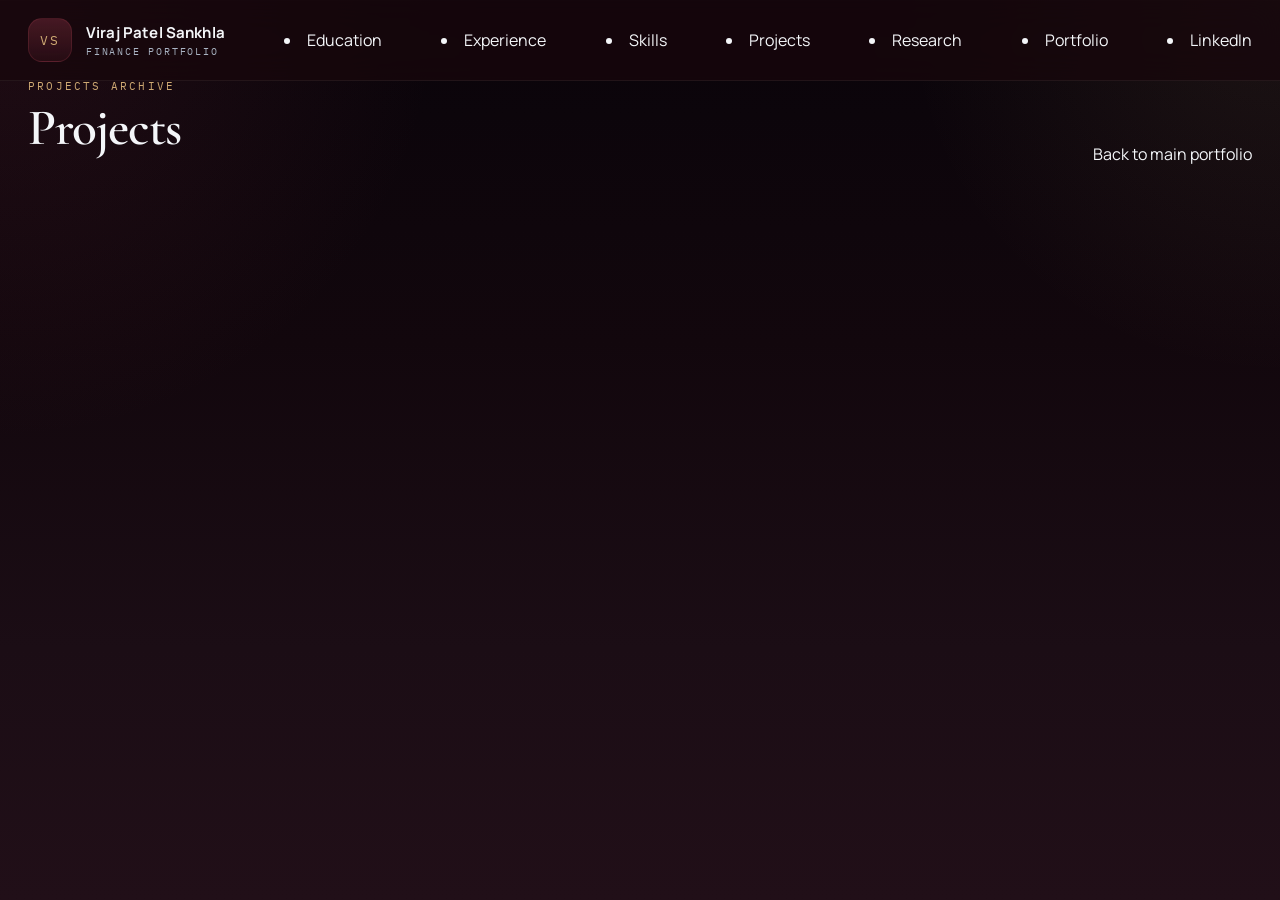
==== commit 0a446121: "latest changes done" ====
--- a/projects/index.html
+++ b/projects/index.html
@@ -1,102 +1,48 @@
-<!DOCTYPE html>
+<!doctype html>
 <html lang="en">
 <head>
   <meta charset="UTF-8" />
   <meta name="viewport" content="width=device-width, initial-scale=1.0" />
   <title>Projects | Viraj Patel Sankhla</title>
+  <meta name="description" content="Projects archive for Viraj Patel Sankhla's finance portfolio." />
   <link rel="preconnect" href="https://fonts.googleapis.com" />
   <link rel="preconnect" href="https://fonts.gstatic.com" crossorigin />
-  <link href="https://fonts.googleapis.com/css2?family=DM+Serif+Display:ital@0;1&family=Inter:wght@300;400;500;600;700&family=JetBrains+Mono:wght@400;500&display=swap" rel="stylesheet" />
+  <link href="https://fonts.googleapis.com/css2?family=Cormorant+Garamond:wght@400;500;600;700&family=IBM+Plex+Mono:wght@400;500&family=Manrope:wght@300;400;500;600;700;800&display=swap" rel="stylesheet" />
   <link rel="stylesheet" href="../style.css" />
-  <style>
-    .page-hero {
-      background: var(--navy);
-      padding: 110px 0 56px;
-      border-bottom: 1px solid rgba(201,168,76,0.12);
-    }
-    .page-title {
-      font-family: var(--serif);
-      font-size: clamp(34px,5vw,52px);
-      color: var(--white);
-      font-weight: 400;
-      line-height: 1.1;
-      margin-top: 10px;
-    }
-    .page-sub {
-      margin-top: 14px;
-      color: var(--slate-lt);
-      font-size: 14.5px;
-      line-height: 1.75;
-      max-width: 500px;
-    }
-    .page-content { padding: 72px 0; }
-  </style>
 </head>
 <body>
-
   <header class="site-header">
-    <nav class="navbar">
-      <div class="nav-logo">
-        <span class="nav-monogram">VPS</span>
-        <span class="nav-name">Viraj Patel Sankhla</span>
-      </div>
-      <button class="nav-toggle" id="navToggle" aria-label="Toggle menu">
-        <span></span><span></span><span></span>
-      </button>
-      <ul class="nav-links" id="navLinks">
-        <li><a href="../index.html#about">About</a></li>
+    <nav class="navbar container" aria-label="Primary">
+      <a class="brand" href="../index.html#home">
+        <span class="brand-mark" aria-hidden="true">VS</span>
+        <span class="brand-copy">
+          <span class="brand-name">Viraj Patel Sankhla</span>
+          <span class="brand-role mono">Finance Portfolio</span>
+        </span>
+        <li><a href="../index.html#education">Education</a></li>
         <li><a href="../index.html#experience">Experience</a></li>
-        <li><a href="../research/index.html">Research</a></li>
         <li><a href="../index.html#skills">Skills</a></li>
-        <li><a href="https://www.linkedin.com/in/s-viraj-patel/" class="nav-linkedin" target="_blank" rel="noopener">LinkedIn</a></li>
-        <li><a href="../assets/resume.pdf" class="nav-cta" target="_blank" rel="noopener">Resume &darr;</a></li>
+        <li><a href="index.html" class="active">Projects</a></li>
+        <li><a href="../index.html#research">Research</a></li>
+        <li><a href="../index.html#portfolio">Portfolio</a></li>
+        <li><a href="https://www.linkedin.com/in/s-viraj-patel/" target="_blank" rel="noopener">LinkedIn</a></li>
       </ul>
     </nav>
   </header>
 
   <main>
-    <div class="page-hero">
+    <section class="section section--ink" id="home">
       <div class="container">
-        <span class="section-label mono">Academic &amp; Personal</span>
-        <h1 class="page-title">Projects</h1>
-        <p class="page-sub">MSc coursework, applied projects and independent analytical work. Updated as each piece is completed.</p>
+        <header class="section-header section-header--split" data-reveal>
+          <div>
+            <p class="section-kicker mono">Projects archive</p>
+            <h1 class="section-title">Projects</h1>
+          </div>
+          <a class="section-link section-link--light" href="../index.html#projects">Back to main portfolio</a>
+        </header>
       </div>
-    </div>
-
-    <div class="page-content">
-      <div class="container">
-        <div class="research-empty">
-          <div class="empty-icon">
-            <svg width="44" height="44" viewBox="0 0 44 44" fill="none" xmlns="http://www.w3.org/2000/svg">
-              <rect x="5" y="7" width="26" height="32" rx="2" stroke="currentColor" stroke-width="1.5" fill="none"/>
-              <rect x="10" y="3" width="26" height="32" rx="2" stroke="currentColor" stroke-width="1.5" fill="none" opacity="0.35"/>
-              <line x1="11" y1="16" x2="24" y2="16" stroke="currentColor" stroke-width="1.5" stroke-linecap="round"/>
-              <line x1="11" y1="21" x2="24" y2="21" stroke="currentColor" stroke-width="1.5" stroke-linecap="round"/>
-              <line x1="11" y1="26" x2="18" y2="26" stroke="currentColor" stroke-width="1.5" stroke-linecap="round"/>
-            </svg>
-          </div>
-          <h3 class="empty-title">Projects being added as completed</h3>
-          <p class="empty-text">Semester 1 and Semester 2 projects from the MSc programme will be documented and uploaded here once finalised.</p>
-          <div class="empty-tags">
-            <span class="empty-tag">MSc Coursework</span>
-            <span class="empty-tag">Investment Analysis</span>
-            <span class="empty-tag">Valuation</span>
-            <span class="empty-tag">Portfolio Management</span>
-          </div>
-        </div>
-      </div>
-    </div>
+    </section>
   </main>
-
-  <footer class="site-footer">
-    <div class="container">
-      <div class="footer-inner">
-        <span class="footer-copy mono">&copy; 2026 Viraj Patel Sankhla</span>
-        <span class="footer-note">MSc Investment &amp; Financial Risk Management &middot; University of Westminster</span>
-        <a href="https://www.linkedin.com/in/s-viraj-patel/" class="footer-linkedin" target="_blank" rel="noopener">LinkedIn &rarr;</a>
-      </div>
-    </div>
-  </footer>
 
   <script src="../script.js"></script>
 </body>
--- a/style.css
+++ b/style.css
@@ -1,957 +1,1111 @@
-/* =========================================================
-   VIRAJ PATEL SANKHLA — style.css
-   Two breakpoints: desktop (768px+) | mobile (<768px)
-   ========================================================= */
-
-/* --- TOKENS --- */
 :root {
-  --navy:        #0B1C3D;
-  --navy-mid:    #132448;
-  --navy-light:  #1C3060;
-  --gold:        #C9A84C;
-  --gold-dim:    #A8893A;
-  --gold-pale:   #F5EDD8;
-  --gold-tint:   rgba(201,168,76,0.10);
-  --white:       #FFFFFF;
-  --off:         #F6F7FA;
-  --bg-alt:      #EFF1F6;
-  --slate:       #6B7A99;
-  --slate-lt:    #A8B4C8;
-  --border:      #D6DAE6;
-  --border-dk:   #C2C8D8;
-  --text:        #18263C;
-  --text-muted:  #5A6A84;
-
-  --serif:  'DM Serif Display', Georgia, serif;
-  --sans:   'Inter', system-ui, sans-serif;
-  --mono:   'JetBrains Mono', 'Courier New', monospace;
-
-  --r-sm:   4px;
-  --r-md:   8px;
-  --r-lg:   14px;
-
-  --shadow-sm: 0 1px 4px rgba(11,28,61,0.07);
-  --shadow-md: 0 4px 18px rgba(11,28,61,0.11);
-  --ease:      0.2s ease;
-}
-
-/* --- RESET --- */
-*, *::before, *::after { box-sizing: border-box; margin: 0; padding: 0; }
-html { scroll-behavior: smooth; scroll-padding-top: 68px; }
+  --bg: #09040a;
+  --bg-2: #16070f;
+  --surface: #181118;
+  --surface-2: #22131b;
+  --surface-3: #2b1721;
+  --line: rgba(255, 255, 255, 0.08);
+  --line-strong: rgba(255, 255, 255, 0.14);
+  --text: #f4f6f9;
+  --muted: #a9b3c2;
+  --muted-2: #7c8796;
+  --gold: #cfaa73;
+  --gold-soft: rgba(207, 170, 115, 0.14);
+  --blue: #b08a9a;
+  --blue-soft: rgba(176, 138, 154, 0.16);
+  --wine: #7f2f3f;
+  --wine-soft: rgba(127, 47, 63, 0.16);
+  --shadow: 0 22px 60px rgba(0, 0, 0, 0.45);
+  --shadow-soft: 0 14px 32px rgba(0, 0, 0, 0.28);
+  --radius-sm: 12px;
+  --radius-md: 18px;
+  --radius-lg: 26px;
+  --radius-xl: 34px;
+  --serif: 'Cormorant Garamond', Georgia, serif;
+  --sans: 'Manrope', system-ui, -apple-system, BlinkMacSystemFont, sans-serif;
+  --mono: 'IBM Plex Mono', ui-monospace, SFMono-Regular, monospace;
+  --ease: 220ms cubic-bezier(0.2, 0.8, 0.2, 1);
+}
+
+* {
+  box-sizing: border-box;
+}
+
+html {
+  scroll-behavior: smooth;
+  scroll-padding-top: 92px;
+}
+
 body {
+  margin: 0;
   font-family: var(--sans);
   color: var(--text);
-  background: var(--white);
-  font-size: 15px;
-  line-height: 1.65;
+  background:
+    radial-gradient(circle at top left, rgba(127, 47, 63, 0.18), transparent 28%),
+    radial-gradient(circle at top right, rgba(207, 170, 115, 0.09), transparent 24%),
+    linear-gradient(180deg, #09040a 0%, #12070d 38%, #1b0d15 72%, #210f18 100%);
+  min-height: 100vh;
+  overflow-x: hidden;
   -webkit-font-smoothing: antialiased;
-}
-a { text-decoration: none; color: inherit; }
-ul { list-style: none; }
-img { max-width: 100%; display: block; }
-
-.mono { font-family: var(--mono); }
+  text-rendering: optimizeLegibility;
+}
+
+a {
+  color: inherit;
+  text-decoration: none;
+}
+
+img {
+  display: block;
+  max-width: 100%;
+}
+
+button,
+input,
+textarea {
+  font: inherit;
+}
+
+button {
+  cursor: pointer;
+}
+
+.mono {
+  font-family: var(--mono);
+}
+
+.muted {
+  color: var(--muted);
+}
 
 .container {
-  max-width: 1080px;
+  width: min(1360px, calc(100% - 56px));
   margin: 0 auto;
-  padding: 0 32px;
-}
-
-/* =========================================================
-   NAVIGATION
-   ========================================================= */
+}
+
 .site-header {
   position: fixed;
-  top: 0; left: 0; right: 0;
-  z-index: 900;
-  background: rgba(11,28,61,0.97);
-  backdrop-filter: blur(10px);
-  border-bottom: 1px solid rgba(201,168,76,0.18);
+  inset: 0 0 auto 0;
+  z-index: 1000;
+  background: rgba(24, 7, 12, 0.78);
+  backdrop-filter: blur(16px);
+  border-bottom: 1px solid rgba(255, 255, 255, 0.06);
 }
 
 .navbar {
-  max-width: 1080px;
-  margin: 0 auto;
-  padding: 0 32px;
-  height: 62px;
+  min-height: 80px;
   display: flex;
   align-items: center;
   justify-content: space-between;
-}
-
-.nav-logo {
-  display: flex;
+  gap: 20px;
+}
+
+.brand {
+  display: inline-flex;
   align-items: center;
-  gap: 11px;
-}
-
-.nav-monogram {
-  width: 38px;
-  height: 32px;
-  background: var(--gold);
-  color: var(--navy);
-  border-radius: var(--r-sm);
+  gap: 14px;
+}
+
+.brand-mark {
+  width: 44px;
+  height: 44px;
+  display: grid;
+  place-items: center;
+  border-radius: 14px;
+  background: linear-gradient(180deg, rgba(127, 47, 63, 0.45), rgba(127, 47, 63, 0.14));
+  border: 1px solid rgba(127, 47, 63, 0.36);
+  color: var(--gold);
   font-family: var(--mono);
-  font-size: 11px;
-  font-weight: 500;
-  display: flex;
-  align-items: center;
-  justify-content: center;
-  letter-spacing: 1px;
-  flex-shrink: 0;
-}
-
-.nav-name {
-  color: var(--white);
-  font-size: 13.5px;
-  font-weight: 500;
-  letter-spacing: 0.2px;
+  font-size: 13px;
+  letter-spacing: 0.14em;
+}
+
+.brand-copy {
+  display: grid;
+  gap: 2px;
+}
+
+.brand-name {
+  font-size: 15px;
+  font-weight: 700;
+  letter-spacing: 0.01em;
+}
+
+.brand-role {
+  font-size: 10px;
+  letter-spacing: 0.18em;
+  text-transform: uppercase;
+  color: var(--muted);
 }
 
 .nav-links {
   display: flex;
   align-items: center;
-  gap: 0;
+  gap: 6px;
+  list-style: none;
+  margin: 0;
+  padding: 0;
 }
 
 .nav-links a {
-  color: var(--slate-lt);
+  display: inline-flex;
+  align-items: center;
+  min-height: 40px;
+  padding: 0 14px;
+  border-radius: 999px;
+  color: var(--muted);
   font-size: 13px;
-  font-weight: 400;
-  padding: 6px 13px;
-  border-radius: var(--r-sm);
-  transition: color var(--ease), background var(--ease);
-  letter-spacing: 0.1px;
-}
-
-.nav-links a:hover { color: var(--white); background: rgba(255,255,255,0.07); }
-.nav-links a.active { color: var(--gold); }
-
-.nav-linkedin { color: var(--slate-lt); }
-.nav-linkedin:hover { color: var(--white) !important; }
-
-.nav-cta {
-  background: var(--gold) !important;
-  color: var(--navy) !important;
-  font-weight: 600 !important;
-  margin-left: 10px;
-  padding: 6px 16px !important;
-}
-.nav-cta:hover { background: #d9b850 !important; }
+  transition: color var(--ease), background var(--ease), border-color var(--ease), transform var(--ease);
+  border: 1px solid transparent;
+}
+
+.nav-links a:hover,
+.nav-links a.active {
+  color: var(--text);
+  background: rgba(255, 255, 255, 0.04);
+  border-color: rgba(255, 255, 255, 0.06);
+}
 
 .nav-toggle {
   display: none;
+  width: 46px;
+  height: 46px;
+  border: 1px solid rgba(255, 255, 255, 0.08);
+  border-radius: 14px;
+  background: rgba(255, 255, 255, 0.03);
+  align-items: center;
+  justify-content: center;
+  gap: 5px;
   flex-direction: column;
-  gap: 5px;
-  background: none;
-  border: none;
-  cursor: pointer;
-  padding: 6px;
-}
+}
+
 .nav-toggle span {
   display: block;
-  width: 22px;
+  width: 18px;
   height: 2px;
-  background: var(--white);
-  border-radius: 2px;
-  transition: var(--ease);
-}
-
-/* =========================================================
-   HERO — split layout
-   ========================================================= */
+  border-radius: 999px;
+  background: var(--text);
+}
+
 .hero {
-  min-height: 100vh;
-  background: var(--navy);
-  display: grid;
-  grid-template-columns: 1fr 1.2fr;
+  position: relative;
+  padding-top: 100px;
+  overflow: hidden;
+}
+
+.hero::before,
+.hero::after {
+  content: '';
+  position: absolute;
+  inset: 0;
+  pointer-events: none;
+}
+
+.hero::before {
+  background-image:
+    linear-gradient(rgba(255, 255, 255, 0.045) 1px, transparent 1px),
+    linear-gradient(90deg, rgba(255, 255, 255, 0.045) 1px, transparent 1px);
+  background-size: 72px 72px;
+  mask-image: linear-gradient(180deg, rgba(0, 0, 0, 0.92), transparent 92%);
+  opacity: 0.28;
+  animation: grid-shift 36s linear infinite;
+}
+
+.hero::after {
+  background:
+    radial-gradient(circle at 18% 18%, rgba(127, 47, 63, 0.24), transparent 18%),
+    radial-gradient(circle at 82% 16%, rgba(207, 170, 115, 0.18), transparent 20%),
+    radial-gradient(circle at 70% 76%, rgba(127, 47, 63, 0.10), transparent 24%);
+  filter: blur(8px);
+  opacity: 0.85;
+  animation: drift 16s ease-in-out infinite alternate;
+}
+
+.hero-grid {
+  position: relative;
+  z-index: 1;
+  display: grid;
+  grid-template-columns: minmax(0, 1.18fr) minmax(340px, 0.82fr);
+  gap: 24px;
   align-items: center;
-  padding-top: 62px;
+  padding-bottom: 22px;
+}
+
+.hero-copy {
+  padding: 14px 0 18px;
+}
+
+.eyebrow,
+.section-kicker,
+.project-kicker,
+.skill-label,
+.contact-label,
+.timeline-label,
+.cert-year,
+.field-label {
+  margin: 0;
+  text-transform: uppercase;
+  letter-spacing: 0.20em;
+  font-size: 11px;
+  color: var(--gold);
+}
+
+.hero-title {
+  margin: 0 0 10px;
+  font-family: var(--serif);
+  font-size: clamp(58px, 8vw, 102px);
+  line-height: 0.9;
+  letter-spacing: -0.03em;
+  font-weight: 600;
+}
+
+.hero-headline {
+  margin: 0 0 12px;
+  max-width: 820px;
+  font-size: clamp(20px, 2.6vw, 30px);
+  line-height: 1.2;
+  color: #edf1f6;
+  font-weight: 600;
+}
+
+.hero-summary,
+.section-lead,
+.content-card p,
+.timeline-text,
+.muted,
+.project-card p,
+.archive-card p,
+.portfolio-card p {
+  color: var(--muted);
+  line-height: 1.8;
+  font-size: 15px;
+}
+
+.hero-summary {
+  max-width: 780px;
+  margin: 0;
+}
+
+.hero-actions,
+.hero-pills,
+.chip-row,
+.tag-row,
+.card-actions,
+.metric-grid,
+.cert-grid,
+.skills-grid,
+.project-grid,
+.archive-grid,
+.portfolio-grid,
+.about-grid {
+  display: flex;
+  gap: 14px;
+  flex-wrap: wrap;
+}
+
+.hero-actions {
+  margin-top: 18px;
+}
+
+.btn {
+  display: inline-flex;
+  align-items: center;
+  justify-content: center;
+  min-height: 46px;
+  padding: 0 20px;
+  border-radius: 999px;
+  border: 1px solid transparent;
+  font-weight: 600;
+  letter-spacing: 0.01em;
+  transition: transform var(--ease), border-color var(--ease), background var(--ease), color var(--ease), box-shadow var(--ease);
+}
+
+.btn:hover {
+  transform: translateY(-1px);
+}
+
+.btn-primary {
+  color: #161108;
+  background: linear-gradient(180deg, #ddc07a, #c9a85b);
+  box-shadow: 0 12px 28px rgba(201, 168, 91, 0.18);
+}
+
+.btn-secondary,
+.btn-tertiary {
+  color: var(--text);
+  background: rgba(255, 255, 255, 0.03);
+  border-color: rgba(255, 255, 255, 0.08);
+}
+
+.btn-secondary:hover,
+.btn-tertiary:hover {
+  border-color: rgba(201, 168, 91, 0.32);
+  background: rgba(201, 168, 91, 0.08);
+}
+
+.pill,
+.chip,
+.tag,
+.badge {
+  display: inline-flex;
+  align-items: center;
+  justify-content: center;
+  min-height: 34px;
+  padding: 0 14px;
+  border-radius: 999px;
+  border: 1px solid rgba(255, 255, 255, 0.08);
+  background: rgba(255, 255, 255, 0.03);
+  font-size: 12px;
+  color: var(--muted);
+}
+
+.hero-pills {
+  margin-top: 14px;
+}
+
+.hero-panel {
   position: relative;
+  padding: 18px;
+  border-radius: calc(var(--radius-xl) + 4px);
+  background:
+    linear-gradient(180deg, rgba(255, 255, 255, 0.075), rgba(255, 255, 255, 0.02)),
+    linear-gradient(180deg, rgba(127, 47, 63, 0.10), transparent 30%);
+  border: 1px solid rgba(255, 255, 255, 0.10);
+  box-shadow:
+    0 24px 70px rgba(0, 0, 0, 0.42),
+    inset 0 1px 0 rgba(255, 255, 255, 0.06);
   overflow: hidden;
 }
 
-/* subtle background texture */
-.hero::before {
+.hero-panel::before {
   content: '';
   position: absolute;
   inset: 0;
   background:
-    radial-gradient(ellipse 60% 60% at 20% 50%, rgba(201,168,76,0.05) 0%, transparent 70%),
-    radial-gradient(ellipse 40% 80% at 90% 20%, rgba(28,48,96,0.6) 0%, transparent 70%);
+    linear-gradient(135deg, rgba(127, 47, 63, 0.14), transparent 50%),
+    linear-gradient(320deg, rgba(207, 170, 115, 0.06), transparent 42%);
   pointer-events: none;
 }
 
-.hero-left {
-  padding: 80px 56px 80px 0;
-  padding-left: max(32px, calc((100vw - 1080px)/2 + 32px));
-  border-right: 1px solid rgba(255,255,255,0.08);
+.hero-photo-card {
   position: relative;
   z-index: 1;
-}
-
-.hero-right {
-  padding: 80px 0 80px 56px;
-  padding-right: max(32px, calc((100vw - 1080px)/2 + 32px));
+  display: grid;
+  grid-template-columns: minmax(160px, 0.9fr) minmax(0, 1.1fr);
+  align-items: center;
+  gap: 18px;
+  padding-bottom: 18px;
+  border-bottom: 1px solid rgba(255, 255, 255, 0.08);
+}
+
+.hero-photo-frame {
+  position: relative;
+  padding: 12px;
+  border-radius: 28px;
+  background:
+    radial-gradient(circle at top left, rgba(207, 170, 115, 0.14), transparent 38%),
+    linear-gradient(180deg, rgba(255, 255, 255, 0.07), rgba(255, 255, 255, 0.02));
+  border: 1px solid rgba(255, 255, 255, 0.10);
+  box-shadow: inset 0 1px 0 rgba(255, 255, 255, 0.05);
+}
+
+.hero-photo {
+  width: 100%;
+  max-width: none;
+  aspect-ratio: 4 / 5;
+  object-fit: cover;
+  border-radius: 20px;
+  border: 1px solid rgba(255, 255, 255, 0.08);
+  box-shadow: 0 20px 44px rgba(0, 0, 0, 0.40);
+}
+
+.hero-photo-copy {
+  display: grid;
+  align-content: center;
+  gap: 8px;
+  padding-right: 4px;
+}
+
+.hero-photo-kicker {
+  margin: 0;
+  color: var(--gold);
+  font-size: 10px;
+  letter-spacing: 0.24em;
+}
+
+.hero-photo-name {
+  margin: 0;
+  font-family: var(--serif);
+  font-size: 32px;
+  line-height: 0.95;
+  font-weight: 600;
+  letter-spacing: -0.02em;
+}
+
+.hero-photo-role {
+  margin: 4px 0 0;
+  color: var(--muted);
+  line-height: 1.7;
+  max-width: 24ch;
+}
+
+.metric-grid {
   position: relative;
   z-index: 1;
-}
-
-.hero-label {
+  margin-top: 18px;
+  display: grid;
+  grid-template-columns: repeat(2, minmax(0, 1fr));
+  gap: 8px;
+}
+
+.metric-card {
+  padding: 14px;
+  border-radius: 20px;
+  background: rgba(255, 255, 255, 0.03);
+  border: 1px solid rgba(255, 255, 255, 0.08);
+  transition: transform var(--ease), border-color var(--ease), background var(--ease);
+}
+
+.metric-card:hover {
+  transform: translateY(-2px);
+  border-color: rgba(127, 47, 63, 0.24);
+  background: rgba(127, 47, 63, 0.08);
+}
+
+.metric-value {
+  display: block;
+  margin-bottom: 8px;
+  font-size: 28px;
+  font-family: var(--serif);
+  line-height: 1;
+}
+
+.metric-label {
+  color: var(--muted-2);
   font-size: 10px;
-  letter-spacing: 2.5px;
-  text-transform: uppercase;
+  line-height: 1.5;
+}
+
+.hero-note {
+  position: relative;
+  z-index: 1;
+  margin-top: 10px;
+  color: #d9e0ea;
+  line-height: 1.7;
+  padding: 16px 18px;
+  border-radius: 18px;
+  border: 1px solid rgba(127, 47, 63, 0.18);
+  background: rgba(127, 47, 63, 0.08);
+}
+
+.section {
+  padding: 78px 0;
+  background: transparent;
+}
+
+.section--soft {
+  background: transparent;
+  border-top: 1px solid rgba(255, 255, 255, 0.035);
+}
+
+.section--ink {
+  background: transparent;
+  border-top: 1px solid rgba(255, 255, 255, 0.035);
+}
+
+.section-header {
+  margin-bottom: 24px;
+  max-width: 760px;
+}
+
+.section-header--wide {
+  max-width: 980px;
+}
+
+.section-header--split {
+  display: flex;
+  align-items: flex-end;
+  justify-content: space-between;
+  gap: 24px;
+  max-width: none;
+}
+
+.section-title {
+  margin: 10px 0 12px;
+  font-family: var(--serif);
+  font-size: clamp(34px, 4vw, 52px);
+  line-height: 0.98;
+  font-weight: 600;
+  letter-spacing: -0.02em;
+}
+
+.section-title--single-line {
+  white-space: nowrap;
+  font-size: clamp(28px, 2.8vw, 44px);
+  letter-spacing: -0.03em;
+}
+.cert-card,
+.skill-card,
+.project-card,
+.archive-card,
+.portfolio-card {
+  border-radius: var(--radius-lg);
+  border: 1px solid rgba(255, 255, 255, 0.075);
+  background: rgba(255, 255, 255, 0.025);
+  box-shadow: var(--shadow-soft);
+}
+
+.content-card {
+  padding: 20px;
+}
+
+.content-card--large {
+  padding: 22px;
+}
+
+.content-card h3,
+.timeline-card h3,
+.cert-card h3,
+.skill-card h3,
+.project-card h3,
+.archive-card h3,
+.portfolio-card h3 {
+  margin: 0 0 14px;
+  font-size: 22px;
+  line-height: 1.1;
+}
+
+.content-card p {
+  margin: 0 0 16px;
+}
+
+.content-card p:last-child {
+  margin-bottom: 0;
+}
+
+.bullet-list {
+  margin: 0;
+  padding: 0;
+  list-style: none;
+  display: grid;
+  gap: 12px;
+}
+
+.bullet-list li {
+  position: relative;
+  padding-left: 18px;
+  color: var(--muted);
+  line-height: 1.7;
+}
+
+.bullet-list li::before {
+  content: '';
+  position: absolute;
+  left: 0;
+  top: 11px;
+  width: 8px;
+  height: 1px;
+  background: var(--wine);
+}
+
+.timeline {
+  display: grid;
+  gap: 14px;
+}
+
+.timeline-item {
+  display: grid;
+  grid-template-columns: 22px minmax(0, 1fr);
+  gap: 0 14px;
+}
+
+.timeline-marker {
+  position: relative;
+  display: flex;
+  justify-content: center;
+}
+
+.timeline-marker::after {
+  content: '';
+  position: absolute;
+  top: 28px;
+  bottom: -18px;
+  width: 1px;
+  background: linear-gradient(180deg, rgba(255, 255, 255, 0.20), transparent);
+}
+
+.timeline-item:last-child .timeline-marker::after {
+  display: none;
+}
+
+.timeline-marker span {
+  width: 12px;
+  height: 12px;
+  margin-top: 8px;
+  border-radius: 50%;
+  background: linear-gradient(180deg, #d9b38b, #7f2f3f);
+  box-shadow: 0 0 0 6px rgba(127, 47, 63, 0.14);
+}
+
+.timeline-card {
+  padding: 20px;
+}
+
+.timeline-head {
+  display: flex;
+  align-items: flex-start;
+  justify-content: space-between;
+  gap: 18px;
+  margin-bottom: 18px;
+}
+
+.timeline-date {
+  margin-bottom: 8px;
   color: var(--gold);
-  opacity: 0.85;
-  margin-bottom: 22px;
+}
+
+.timeline-org {
+  margin: 6px 0 0;
+  color: var(--muted);
+}
+
+.timeline-columns {
+  display: grid;
+  grid-template-columns: repeat(2, minmax(0, 1fr));
+  gap: 18px;
+}
+
+.timeline-text {
+  margin: 8px 0 0;
+}
+
+.cert-grid {
+  margin-top: 12px;
+  display: grid;
+  grid-template-columns: repeat(3, minmax(0, 1fr));
+  gap: 12px;
+}
+
+.cert-card {
+  padding: 18px;
+}
+
+.cert-card .cert-year {
+  display: inline-flex;
+  margin-bottom: 10px;
+}
+
+.skills-grid {
+  display: grid;
+  grid-template-columns: repeat(3, minmax(0, 1fr));
+  gap: 12px;
+}
+
+.skill-card {
+  position: relative;
+  padding: 18px;
+  min-height: 220px;
+  overflow: hidden;
+  transition: transform var(--ease), border-color var(--ease), background var(--ease);
+}
+
+.skill-card::before {
+  content: '';
+  position: absolute;
+  inset: 0;
+  border-radius: inherit;
+  background: linear-gradient(135deg, rgba(127, 47, 63, 0.14), transparent 38%, rgba(207, 170, 115, 0.10));
+  opacity: 0;
+  transition: opacity var(--ease);
+  pointer-events: none;
+}
+
+.skill-card:hover {
+  transform: translateY(-2px);
+  border-color: rgba(127, 47, 63, 0.22);
+}
+
+.skill-card:hover::before {
+  opacity: 1;
+}
+
+.skill-card--gold {
+  background: linear-gradient(180deg, rgba(127, 47, 63, 0.10), rgba(255, 255, 255, 0.03));
+}
+
+.skill-card--blue {
+  background: linear-gradient(180deg, rgba(207, 170, 115, 0.08), rgba(255, 255, 255, 0.03));
+}
+
+.skill-card--soft {
+  background: rgba(255, 255, 255, 0.025);
+}
+
+.skill-card .skill-label {
   display: block;
-}
-
-.hero-name {
-  font-family: var(--serif);
-  font-size: clamp(52px, 7vw, 86px);
-  color: var(--white);
-  line-height: 1.0;
-  font-weight: 400;
-  margin-bottom: 40px;
-}
-
-.hero-name em {
-  font-style: italic;
-  color: var(--gold);
-}
-
-.hero-actions {
-  display: flex;
+  margin-bottom: 14px;
+}
+
+.chip-row,
+.tag-row {
+  margin-top: 18px;
+}
+
+.chip,
+.tag {
+  padding: 0 12px;
+  min-height: 30px;
+  font-size: 11px;
+}
+
+.chip--ghost {
+  opacity: 0.7;
+  border-style: dashed;
+}
+
+.project-grid {
+  display: grid;
+  grid-template-columns: repeat(3, minmax(0, 1fr));
   gap: 12px;
-  flex-wrap: wrap;
-}
-
-/* hero right */
-.hero-thesis {
-  font-size: 16px;
-  color: var(--slate-lt);
-  line-height: 1.8;
-  margin-bottom: 40px;
-  font-weight: 300;
-  max-width: 440px;
-}
-
-.hero-stats {
-  display: grid;
-  grid-template-columns: repeat(3, 1fr);
-  gap: 0;
-  border: 1px solid rgba(255,255,255,0.1);
-  border-radius: var(--r-md);
+}
+
+.project-card {
   overflow: hidden;
-  margin-bottom: 28px;
-}
-
-.stat-item {
-  padding: 18px 16px;
-  text-align: center;
-  border-right: 1px solid rgba(255,255,255,0.08);
-}
-.stat-item:last-child { border-right: none; }
-
-.stat-value {
-  display: block;
-  font-family: var(--serif);
-  font-size: 28px;
-  color: var(--gold);
-  line-height: 1;
-  margin-bottom: 6px;
-}
-
-.stat-label {
-  font-size: 9.5px;
-  letter-spacing: 1px;
-  text-transform: uppercase;
-  color: var(--slate);
-  display: block;
-}
-
-.hero-meta-row {
-  display: flex;
-  align-items: center;
-  gap: 10px;
-  flex-wrap: wrap;
-}
-
-.hmr-item {
-  font-size: 11px;
-  letter-spacing: 0.5px;
-  color: var(--slate-lt);
-}
-
-.hmr-sep {
-  color: rgba(255,255,255,0.2);
-  font-size: 12px;
-}
-
-/* =========================================================
-   TICKER
-   ========================================================= */
-.hero-ticker {
-  background: rgba(255,255,255,0.04);
-  border-top: 1px solid rgba(255,255,255,0.06);
-  border-bottom: 1px solid rgba(255,255,255,0.06);
-  padding: 12px 0;
-  overflow: hidden;
-  white-space: nowrap;
-}
-
-.ticker-track {
-  display: inline-flex;
-  gap: 22px;
-  animation: ticker 36s linear infinite;
-  font-family: var(--mono);
-  font-size: 9.5px;
-  letter-spacing: 2px;
-  color: rgba(201,168,76,0.4);
-  text-transform: uppercase;
-}
-
-.ticker-track .tdot {
-  color: rgba(201,168,76,0.18);
-  font-size: 5px;
-  align-self: center;
-}
-
-@keyframes ticker {
-  from { transform: translateX(0); }
-  to   { transform: translateX(-50%); }
-}
-
-/* =========================================================
-   BUTTONS
-   ========================================================= */
-.btn {
-  display: inline-flex;
-  align-items: center;
-  gap: 8px;
-  font-size: 13.5px;
-  font-weight: 500;
-  padding: 10px 22px;
-  border-radius: var(--r-sm);
-  transition: all var(--ease);
-  cursor: pointer;
-  border: none;
-  letter-spacing: 0.2px;
-}
-
-.btn-primary {
-  background: var(--gold);
-  color: var(--navy);
-}
-.btn-primary:hover {
-  background: #d9b850;
-  box-shadow: 0 4px 16px rgba(201,168,76,0.3);
-}
-
-.btn-outline {
-  background: transparent;
-  color: var(--white);
-  border: 1px solid rgba(255,255,255,0.22);
-}
-.btn-outline:hover {
-  border-color: var(--gold);
-  color: var(--gold);
-}
-
-/* =========================================================
-   EDUCATION + CERTS
-   ========================================================= */
-.edu-section {
-  background: var(--navy-mid);
-  border-bottom: 1px solid rgba(201,168,76,0.12);
-  padding: 44px 0;
-}
-
-.edu-grid {
-  display: grid;
-  grid-template-columns: 1fr auto 1fr;
-  align-items: start;
-  gap: 0;
-}
-
-.edu-block-label {
-  display: block;
-  font-size: 10px;
-  letter-spacing: 2px;
-  text-transform: uppercase;
-  color: var(--gold);
-  opacity: 0.75;
-  margin-bottom: 18px;
-}
-
-.edu-entries {
-  display: flex;
-  flex-direction: column;
-  gap: 18px;
-}
-
-.edu-entry-year {
-  font-size: 10.5px;
-  color: var(--gold);
-  letter-spacing: 0.5px;
-  margin-bottom: 4px;
-  opacity: 0.8;
-}
-
-.edu-entry-degree {
-  font-size: 13.5px;
-  font-weight: 600;
-  color: var(--white);
-  line-height: 1.35;
-  margin-bottom: 3px;
-}
-
-.edu-entry-school {
-  font-size: 12px;
-  color: var(--slate-lt);
-}
-
-.edu-divider-v {
-  width: 1px;
-  background: rgba(255,255,255,0.09);
-  align-self: stretch;
-  margin: 0 44px;
-}
-
-.cert-rows {
-  display: flex;
-  flex-direction: column;
-  gap: 12px;
-}
-
-.cert-row {
+}
+
+.project-media,
+.archive-thumb,
+.portfolio-thumb {
+  width: 100%;
+  aspect-ratio: 16 / 10;
+  object-fit: cover;
+  border-bottom: 1px solid rgba(255, 255, 255, 0.06);
+}
+
+.project-body,
+.archive-body,
+.portfolio-body {
+  padding: 18px;
+}
+
+.project-top {
   display: flex;
   align-items: center;
   justify-content: space-between;
-  gap: 16px;
-  padding-bottom: 12px;
-  border-bottom: 1px solid rgba(255,255,255,0.07);
-}
-.cert-row:last-child { border-bottom: none; padding-bottom: 0; }
-
-.cert-name {
-  font-size: 13px;
-  color: var(--white);
-  font-weight: 400;
-}
-
-.cert-year {
-  font-size: 10.5px;
-  color: var(--gold);
-  opacity: 0.75;
-  flex-shrink: 0;
-}
-
-/* =========================================================
-   SECTION SHARED
-   ========================================================= */
-.section {
-  padding: 88px 0;
-}
-
-.section--alt {
-  background: var(--off);
-}
-
-.section-header {
-  margin-bottom: 52px;
-}
-
-.section-label {
-  display: block;
-  font-size: 10px;
-  letter-spacing: 2.5px;
-  text-transform: uppercase;
-  color: var(--gold);
-  margin-bottom: 10px;
-}
-
-.section-title {
-  font-family: var(--serif);
-  font-size: clamp(30px, 4vw, 42px);
-  font-weight: 400;
-  color: var(--navy);
-  line-height: 1.12;
-}
-
-.section-sub {
-  margin-top: 14px;
-  color: var(--text-muted);
-  font-size: 14.5px;
-  line-height: 1.75;
-  max-width: 520px;
-}
-
-/* =========================================================
-   TIMELINE
-   ========================================================= */
-.timeline {
-  display: flex;
-  flex-direction: column;
-  gap: 0;
-}
-
-.tl-item {
-  display: grid;
-  grid-template-columns: 28px 1fr;
-  gap: 0 20px;
-  padding-bottom: 36px;
-}
-
-.tl-item:last-child { padding-bottom: 0; }
-
-/* left column: dot + vertical line */
-.tl-left {
-  display: flex;
-  flex-direction: column;
-  align-items: center;
-  padding-top: 4px;
-}
-
-.tl-dot {
-  width: 11px;
-  height: 11px;
-  border-radius: 50%;
-  background: var(--white);
-  border: 2px solid var(--gold);
-  flex-shrink: 0;
-  margin-top: 2px;
-  z-index: 1;
-}
-
-.tl-line {
-  width: 1px;
-  flex: 1;
-  background: var(--border);
-  margin-top: 6px;
-}
-
-/* right column */
-.tl-meta-row {
-  display: flex;
-  align-items: center;
-  justify-content: space-between;
-  margin-bottom: 10px;
-  gap: 12px;
-}
-
-.tl-date {
-  font-size: 11px;
-  color: var(--slate);
-  letter-spacing: 0.3px;
-}
-
-.tl-loc {
-  font-size: 10.5px;
-  color: var(--slate-lt);
-}
-
-.tl-card {
-  background: var(--white);
-  border: 1px solid var(--border);
-  border-radius: var(--r-md);
-  padding: 20px 22px;
-  box-shadow: var(--shadow-sm);
-  transition: box-shadow var(--ease), border-color var(--ease);
-}
-
-.tl-card:hover {
-  box-shadow: var(--shadow-md);
-  border-color: var(--border-dk);
-}
-
-.tl-card-header {
-  display: flex;
-  align-items: flex-start;
-  justify-content: space-between;
-  gap: 12px;
-  margin-bottom: 14px;
-}
-
-.tl-role {
-  font-size: 15.5px;
-  font-weight: 600;
-  color: var(--navy);
-  line-height: 1.3;
-}
-
-.tl-company {
-  font-size: 12.5px;
-  color: var(--slate);
-  margin-top: 2px;
-}
-
-.tl-badge {
-  font-family: var(--mono);
-  font-size: 9.5px;
-  letter-spacing: 1px;
-  text-transform: uppercase;
-  padding: 3px 9px;
-  border-radius: var(--r-sm);
-  flex-shrink: 0;
-  margin-top: 2px;
-}
-
-.tl-badge--current   { background: rgba(201,168,76,0.12); color: var(--gold-dim); border: 1px solid rgba(201,168,76,0.25); }
-.tl-badge--consulting{ background: rgba(16,72,144,0.08);  color: #1a4fa0;         border: 1px solid rgba(16,72,144,0.18); }
-.tl-badge--finance   { background: rgba(16,100,150,0.08); color: #0d6080;         border: 1px solid rgba(16,100,150,0.18); }
-.tl-badge--venture   { background: rgba(40,120,70,0.08);  color: #247a42;         border: 1px solid rgba(40,120,70,0.18); }
-
-.tl-bullets {
-  display: flex;
-  flex-direction: column;
-  gap: 8px;
-}
-
-.tl-bullets li {
-  font-size: 13.5px;
-  color: var(--text-muted);
-  padding-left: 16px;
-  position: relative;
-  line-height: 1.6;
-}
-
-.tl-bullets li::before {
-  content: '';
-  position: absolute;
-  left: 0;
-  top: 10px;
-  width: 6px;
-  height: 1px;
-  background: var(--gold);
-}
-
-.tl-desc {
-  font-size: 13.5px;
-  color: var(--text-muted);
-  line-height: 1.65;
-}
-
-/* =========================================================
-   RESEARCH EMPTY STATE
-   ========================================================= */
-.research-empty {
-  border: 1px dashed var(--border-dk);
-  border-radius: var(--r-lg);
-  padding: 68px 40px;
-  text-align: center;
-  background: var(--white);
-}
-
-.empty-icon {
-  color: var(--slate-lt);
-  display: flex;
-  justify-content: center;
-  margin-bottom: 18px;
-}
-
-.empty-title {
-  font-family: var(--serif);
-  font-size: 21px;
-  font-weight: 400;
-  color: var(--navy);
-  margin-bottom: 10px;
-}
-
-.empty-text {
-  font-size: 14px;
-  color: var(--text-muted);
-  max-width: 380px;
-  margin: 0 auto 26px;
-  line-height: 1.7;
-}
-
-.empty-tags {
-  display: flex;
-  gap: 8px;
-  justify-content: center;
-  flex-wrap: wrap;
-}
-
-.empty-tag {
+  gap: 10px;
+  margin-bottom: 12px;
+}
+
+.badge {
+  min-height: 30px;
   font-family: var(--mono);
   font-size: 10px;
-  letter-spacing: 1.2px;
+  letter-spacing: 0.14em;
   text-transform: uppercase;
-  padding: 5px 12px;
-  border: 1px solid var(--border);
-  border-radius: var(--r-sm);
-  color: var(--slate);
-  background: var(--off);
-}
-
-/* =========================================================
-   SKILLS
-   ========================================================= */
-.skills-layout {
-  display: grid;
-  grid-template-columns: 1fr 1fr;
-  gap: 40px 64px;
-}
-
-.skill-col {
+}
+
+.badge--gold {
+  color: var(--gold);
+  border-color: rgba(127, 47, 63, 0.24);
+  background: rgba(127, 47, 63, 0.10);
+}
+
+.badge--blue {
+  color: var(--gold);
+  border-color: rgba(207, 170, 115, 0.22);
+  background: rgba(207, 170, 115, 0.08);
+}
+
+.badge--ghost {
+  color: var(--muted);
+}
+
+.card-actions {
+  margin-top: 20px;
   display: flex;
-  flex-direction: column;
-  gap: 36px;
-}
-
-.skill-group-label {
-  font-size: 10px;
-  letter-spacing: 2px;
+  gap: 16px;
+  flex-wrap: wrap;
+  align-items: center;
+}
+
+.card-actions a {
+  color: var(--text);
+  font-family: var(--mono);
+  font-size: 11px;
+  letter-spacing: 0.14em;
   text-transform: uppercase;
-  color: var(--slate);
-  margin-bottom: 14px;
-  display: block;
-}
-
-.skill-tags {
+  padding-bottom: 4px;
+  border-bottom: 1px solid rgba(255, 255, 255, 0.18);
+  transition: color var(--ease), border-color var(--ease), opacity var(--ease);
+}
+
+.card-actions a:hover {
+  color: var(--gold);
+  border-color: rgba(127, 47, 63, 0.5);
+}
+
+.card-actions a[aria-disabled='true'] {
+  opacity: 0.42;
+  pointer-events: none;
+}
+
+.card-actions--light a {
+  color: var(--text);
+}
+
+.archive-grid {
+  display: grid;
+  grid-template-columns: repeat(3, minmax(0, 1fr));
+}
+
+.archive-card {
+  overflow: hidden;
+}
+
+.tag-row {
   display: flex;
   flex-wrap: wrap;
   gap: 8px;
 }
 
-.stag {
-  font-size: 13px;
-  padding: 6px 14px;
-  border-radius: var(--r-sm);
-  border: 1px solid var(--border);
-  color: var(--text-muted);
-  background: var(--white);
-  transition: all var(--ease);
-}
-
-.stag:hover {
-  border-color: var(--border-dk);
-  color: var(--navy);
-}
-
-.stag--primary {
-  background: var(--navy);
-  color: var(--white);
-  border-color: var(--navy);
-}
-
-.stag--primary:hover {
-  background: var(--navy-light);
-  border-color: var(--navy-light);
-}
-
-.stag--accent {
-  background: var(--gold-tint);
-  color: var(--gold-dim);
-  border-color: rgba(201,168,76,0.25);
-}
-
-.stag--accent:hover {
-  background: rgba(201,168,76,0.16);
-}
-
-/* =========================================================
-   FOOTER
-   ========================================================= */
-.site-footer {
-  background: var(--navy);
-  border-top: 1px solid rgba(255,255,255,0.06);
-  padding: 26px 0;
-}
-
-.footer-inner {
-  display: flex;
-  align-items: center;
-  justify-content: space-between;
-  gap: 16px;
-  flex-wrap: wrap;
-}
-
-.footer-copy {
-  font-size: 11.5px;
-  color: var(--slate);
-  letter-spacing: 0.5px;
-}
-
-.footer-note {
-  font-size: 11.5px;
-  color: rgba(255,255,255,0.2);
-}
-
-.footer-linkedin {
-  font-family: var(--mono);
-  font-size: 11px;
-  color: var(--gold);
-  letter-spacing: 0.5px;
-  transition: color var(--ease);
-}
-
-.footer-linkedin:hover { color: #d9b850; }
-
-/* =========================================================
-   SCROLL FADE-IN
-   ========================================================= */
-.fade-in {
+.tag {
+  min-height: 28px;
+  color: var(--muted);
+}
+
+.portfolio-grid {
+  display: grid;
+  grid-template-columns: repeat(4, minmax(0, 1fr));
+  gap: 12px;
+}
+
+.portfolio-card {
+  overflow: hidden;
+}
+
+.reveal {
   opacity: 0;
   transform: translateY(18px);
-  transition: opacity 0.45s ease, transform 0.45s ease;
-}
-
-.fade-in.visible {
+  transition: opacity 560ms ease, transform 560ms ease;
+}
+
+.reveal.visible {
   opacity: 1;
   transform: translateY(0);
 }
 
-/* =========================================================
-   RESPONSIVE — MOBILE (< 768px)
-   Desktop/laptop layout handles tablet at 768px+
-   ========================================================= */
-@media (max-width: 767px) {
-
-  .container { padding: 0 20px; }
-
-  /* nav */
-  .nav-name { display: none; }
+@keyframes drift {
+  from {
+    transform: translate3d(-1%, -1%, 0);
+  }
+  to {
+    transform: translate3d(1.5%, 1%, 0);
+  }
+}
+
+@keyframes grid-shift {
+  from {
+    background-position: 0 0, 0 0;
+  }
+  to {
+    background-position: 72px 72px, -72px 72px;
+  }
+}
+
+@media (max-width: 1080px) {
+  .hero-grid,
+  .about-grid,
+  .skills-grid,
+  .project-grid,
+  .archive-grid,
+  .portfolio-grid,
+  .cert-grid {
+    grid-template-columns: repeat(2, minmax(0, 1fr));
+  }
+
+  .hero-grid {
+    gap: 18px;
+  }
+
+  .about-grid {
+    grid-template-columns: repeat(2, minmax(0, 1fr));
+  }
+
+  .portfolio-grid {
+    grid-template-columns: repeat(2, minmax(0, 1fr));
+  }
+
+}
+
+@media (max-width: 860px) {
+  .nav-toggle {
+    display: inline-flex;
+  }
 
   .nav-links {
+    position: absolute;
+    top: 100%;
+    left: 0;
+    right: 0;
     display: none;
-    position: absolute;
-    top: 62px; left: 0; right: 0;
-    background: var(--navy);
     flex-direction: column;
     align-items: stretch;
-    padding: 8px 0 14px;
-    border-bottom: 1px solid rgba(255,255,255,0.07);
-    gap: 0;
-  }
-
-  .nav-links.open { display: flex; }
+    gap: 4px;
+    padding: 14px 20px 18px;
+    margin: 0;
+    background: rgba(5, 7, 11, 0.96);
+    border-bottom: 1px solid rgba(255, 255, 255, 0.06);
+    box-shadow: 0 24px 50px rgba(0, 0, 0, 0.35);
+  }
+
+  .nav-links.open {
+    display: flex;
+  }
 
   .nav-links a {
-    padding: 13px 20px;
-    font-size: 14px;
-    border-radius: 0;
-  }
-
-  .nav-cta {
-    margin: 10px 16px 0 !important;
-    border-radius: var(--r-sm) !important;
-    text-align: center;
-    display: block;
-  }
-
-  .nav-toggle { display: flex; }
-
-  /* hero: stack vertically */
-  .hero {
+    justify-content: flex-start;
+    min-height: 44px;
+    border-radius: 14px;
+  }
+
+  .hero-grid,
+  .about-grid,
+  .skills-grid,
+  .project-grid,
+  .archive-grid,
+  .portfolio-grid,
+  .cert-grid,
+  .timeline-columns {
     grid-template-columns: 1fr;
-    min-height: auto;
-    padding: 0;
-  }
-
-  .hero-left {
-    padding: 100px 20px 36px;
-    border-right: none;
-    border-bottom: 1px solid rgba(255,255,255,0.08);
-  }
-
-  .hero-right {
-    padding: 32px 20px 48px;
-  }
-
-  .hero-name {
-    font-size: 52px;
-    margin-bottom: 28px;
-  }
-
-  .hero-thesis {
-    font-size: 14.5px;
-    max-width: 100%;
-    margin-bottom: 28px;
-  }
-
-  .hero-stats {
-    grid-template-columns: 1fr 1fr 1fr;
-  }
-
-  .stat-item { padding: 14px 10px; }
-  .stat-value { font-size: 22px; }
-  .stat-label { font-size: 8.5px; }
-
-  .hero-meta-row { gap: 6px; }
-  .hmr-sep { display: none; }
-  .hmr-item { display: block; margin-bottom: 2px; }
-
-  /* education */
-  .edu-section { padding: 36px 0; }
-
-  .edu-grid {
-    grid-template-columns: 1fr;
-  }
-
-  .edu-divider-v {
-    width: 100%;
-    height: 1px;
-    margin: 24px 0;
-    align-self: auto;
-  }
-
-  /* sections */
-  .section { padding: 60px 0; }
-  .section-header { margin-bottom: 36px; }
-
-  /* timeline: remove left col, full width cards */
-  .tl-item {
-    grid-template-columns: 1fr;
-    padding-bottom: 24px;
-  }
-
-  .tl-left { display: none; }
-
-  .tl-meta-row {
+  }
+
+  .hero-grid {
+    padding-bottom: 18px;
+  }
+
+  .hero-copy {
+    padding-top: 10px;
+  }
+
+  .hero-panel {
+    padding: 14px;
+  }
+
+  .section {
+    padding: 68px 0;
+  }
+
+  .section-header--split {
     flex-direction: column;
     align-items: flex-start;
-    gap: 3px;
-    margin-bottom: 8px;
-  }
-
-  .tl-right {
-    padding-left: 0;
-    border-left: 3px solid var(--border);
-    padding-left: 14px;
-  }
-
-  /* research */
-  .research-empty {
-    padding: 48px 24px;
-  }
-
-  /* skills */
-  .skills-layout {
+  }
+
+  .section-title--single-line {
+    white-space: normal;
+    font-size: clamp(30px, 4vw, 44px);
+  }
+
+  .timeline-item {
+    grid-template-columns: 18px minmax(0, 1fr);
+  }
+
+  .timeline-card,
+  .content-card,
+  .project-body,
+  .archive-body,
+  .portfolio-body,
+  .skill-card,
+  .cert-card {
+    padding: 16px;
+  }
+}
+
+@media (max-width: 640px) {
+  .container {
+    width: min(100% - 28px, 1180px);
+  }
+
+  .navbar {
+    min-height: 72px;
+  }
+
+  .brand-name {
+    font-size: 14px;
+  }
+
+  .brand-role {
+    letter-spacing: 0.14em;
+  }
+
+  .hero {
+    padding-top: 84px;
+  }
+
+  .hero-title {
+    font-size: clamp(50px, 18vw, 72px);
+  }
+
+  .hero-headline {
+    font-size: 20px;
+  }
+
+  .hero-actions,
+  .hero-pills,
+  .chip-row,
+  .tag-row,
+  .card-actions {
+    gap: 10px;
+  }
+
+  .hero-photo-card {
     grid-template-columns: 1fr;
-    gap: 32px;
-  }
-
-  .skill-col { gap: 28px; }
-
-  /* footer */
-  .footer-inner {
+  }
+
+  .hero-photo-copy {
+    padding-right: 0;
+  }
+
+  .hero-photo-name {
+    font-size: 26px;
+  }
+
+  .metric-grid {
+    grid-template-columns: 1fr 1fr;
+  }
+
+  .timeline-head {
     flex-direction: column;
-    align-items: flex-start;
-    gap: 8px;
-  }
-
-  .footer-note { display: none; }
-}
-
-/* =========================================================
-   REDUCED MOTION
-   ========================================================= */
+  }
+
+  .timeline-columns {
+    gap: 14px;
+  }
+
+  .btn,
+  .section-link {
+    width: 100%;
+  }
+
+  .section-header--split .section-link {
+    width: auto;
+  }
+}
+
 @media (prefers-reduced-motion: reduce) {
-  .ticker-track { animation: none; }
-  .fade-in { opacity: 1; transform: none; transition: none; }
-  * { transition-duration: 0.01ms !important; }
+  html {
+    scroll-behavior: auto;
+  }
+
+  *,
+  *::before,
+  *::after {
+    animation-duration: 0.01ms !important;
+    animation-iteration-count: 1 !important;
+    transition-duration: 0.01ms !important;
+  }
+
+  .reveal {
+    opacity: 1;
+    transform: none;
+  }
 }
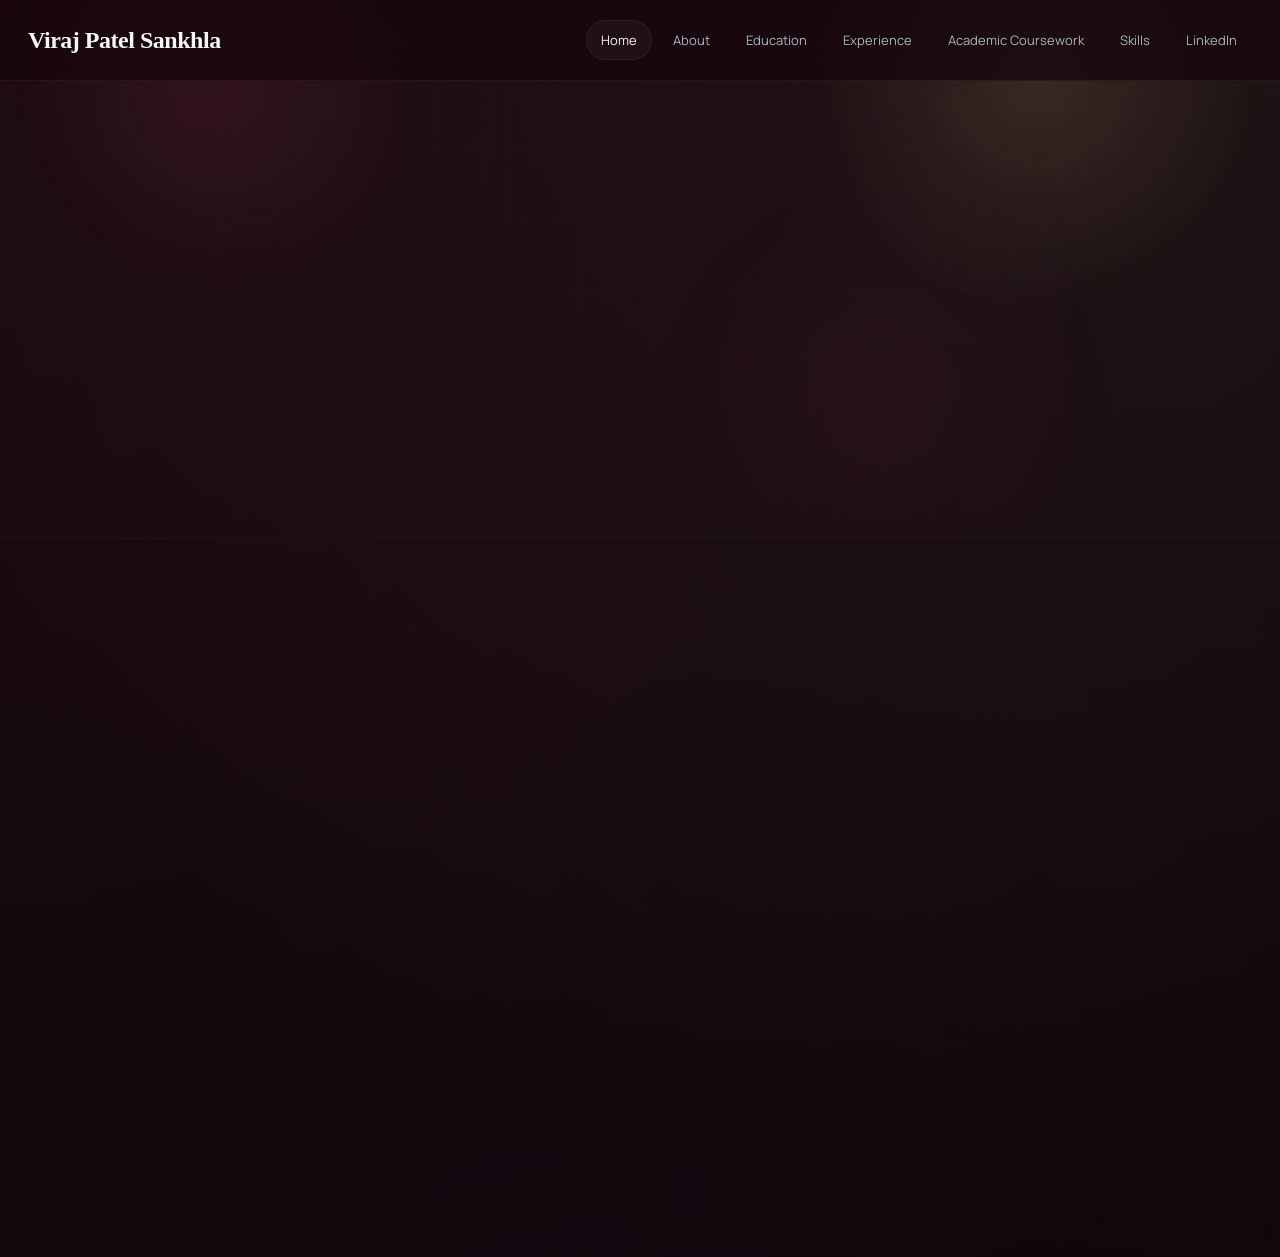
==== commit 85321832: "added reports" ====
--- a/projects/index.html
+++ b/projects/index.html
@@ -1,49 +1,12 @@
 <!doctype html>
 <html lang="en">
 <head>
-  <meta charset="UTF-8" />
-  <meta name="viewport" content="width=device-width, initial-scale=1.0" />
-  <title>Projects | Viraj Patel Sankhla</title>
-  <meta name="description" content="Projects archive for Viraj Patel Sankhla's finance portfolio." />
-  <link rel="preconnect" href="https://fonts.googleapis.com" />
-  <link rel="preconnect" href="https://fonts.gstatic.com" crossorigin />
-  <link href="https://fonts.googleapis.com/css2?family=Cormorant+Garamond:wght@400;500;600;700&family=IBM+Plex+Mono:wght@400;500&family=Manrope:wght@300;400;500;600;700;800&display=swap" rel="stylesheet" />
-  <link rel="stylesheet" href="../style.css" />
+  <meta charset="UTF-8">
+  <meta http-equiv="refresh" content="0; url=../index.html#coursework">
+  <link rel="canonical" href="../index.html#coursework">
+  <title>Academic Coursework | Viraj Patel Sankhla</title>
 </head>
 <body>
-  <header class="site-header">
-    <nav class="navbar container" aria-label="Primary">
-      <a class="brand" href="../index.html#home">
-        <span class="brand-mark" aria-hidden="true">VS</span>
-        <span class="brand-copy">
-          <span class="brand-name">Viraj Patel Sankhla</span>
-          <span class="brand-role mono">Finance Portfolio</span>
-        </span>
-        <li><a href="../index.html#education">Education</a></li>
-        <li><a href="../index.html#experience">Experience</a></li>
-        <li><a href="../index.html#skills">Skills</a></li>
-        <li><a href="index.html" class="active">Projects</a></li>
-        <li><a href="../index.html#research">Research</a></li>
-        <li><a href="../index.html#portfolio">Portfolio</a></li>
-        <li><a href="https://www.linkedin.com/in/s-viraj-patel/" target="_blank" rel="noopener">LinkedIn</a></li>
-      </ul>
-    </nav>
-  </header>
-
-  <main>
-    <section class="section section--ink" id="home">
-      <div class="container">
-        <header class="section-header section-header--split" data-reveal>
-          <div>
-            <p class="section-kicker mono">Projects archive</p>
-            <h1 class="section-title">Projects</h1>
-          </div>
-          <a class="section-link section-link--light" href="../index.html#projects">Back to main portfolio</a>
-        </header>
-      </div>
-    </section>
-  </main>
-
-  <script src="../script.js"></script>
+  <p><a href="../index.html#coursework">View Academic Coursework</a></p>
 </body>
-</html>+</html>
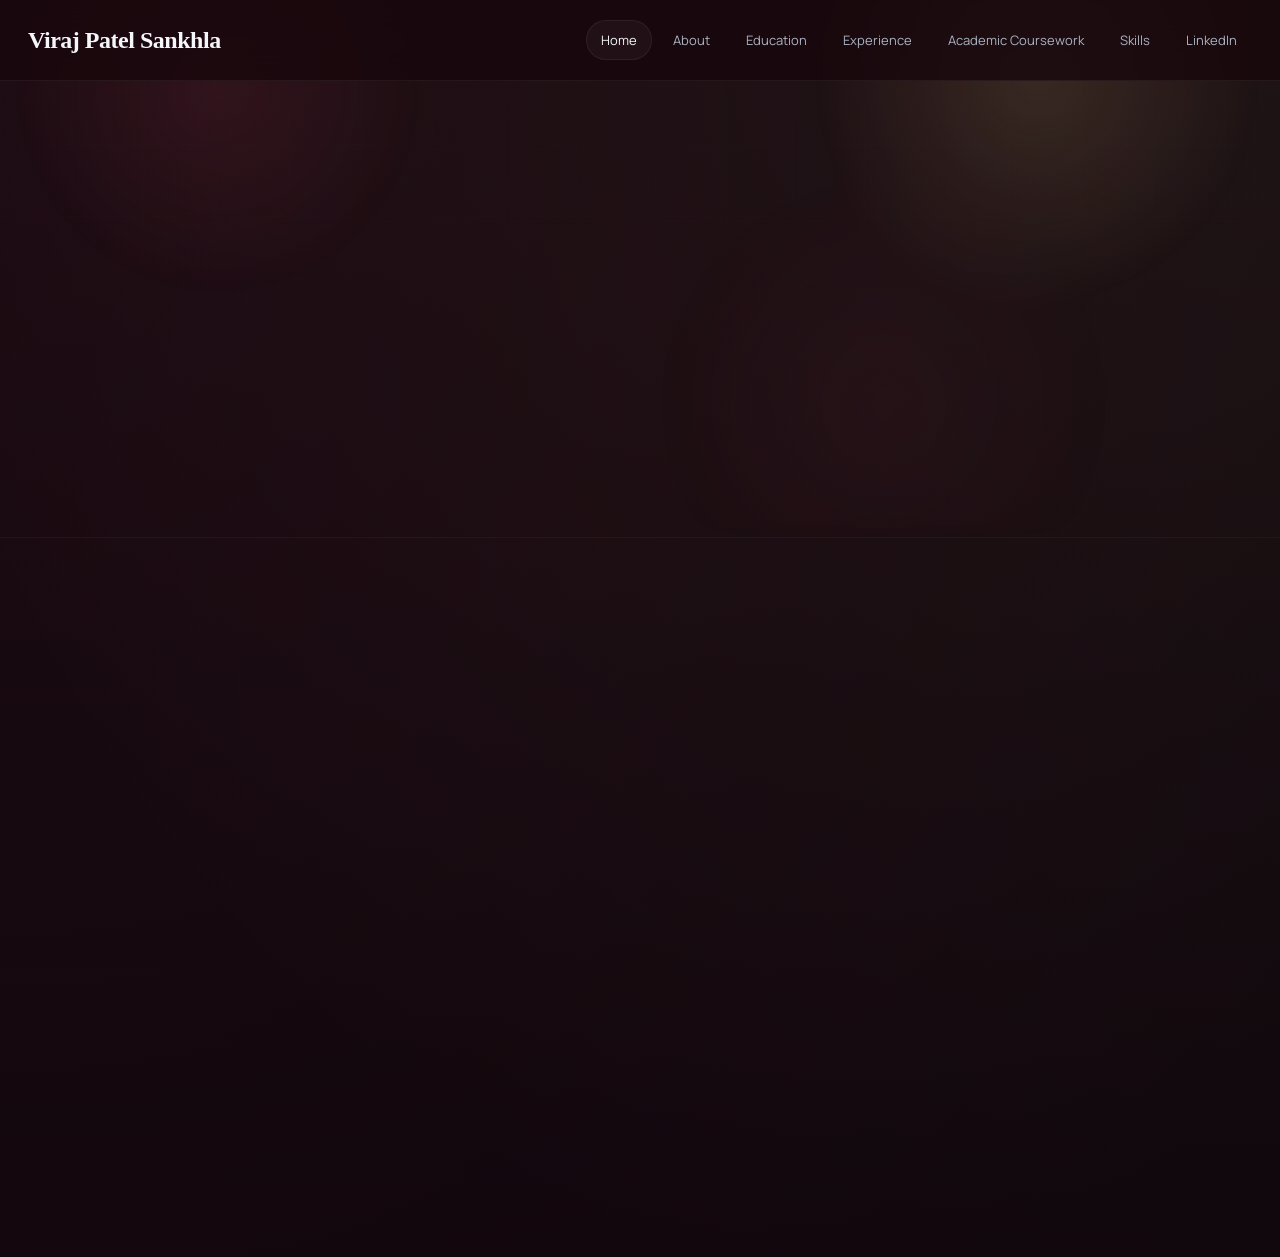
==== commit c53ba52f: ".." ====
--- a/projects/index.html
+++ b/projects/index.html
@@ -1,6 +1,15 @@
 <!doctype html>
 <html lang="en">
 <head>
+  <!-- Google tag (gtag.js) -->
+<script async src="https://www.googletagmanager.com/gtag/js?id=G-5XTZP2VEZJ"></script>
+<script>
+  window.dataLayer = window.dataLayer || [];
+  function gtag(){dataLayer.push(arguments);}
+  gtag('js', new Date());
+
+  gtag('config', 'G-5XTZP2VEZJ');
+</script>
   <meta charset="UTF-8">
   <meta http-equiv="refresh" content="0; url=../index.html#coursework">
   <link rel="canonical" href="../index.html#coursework">
